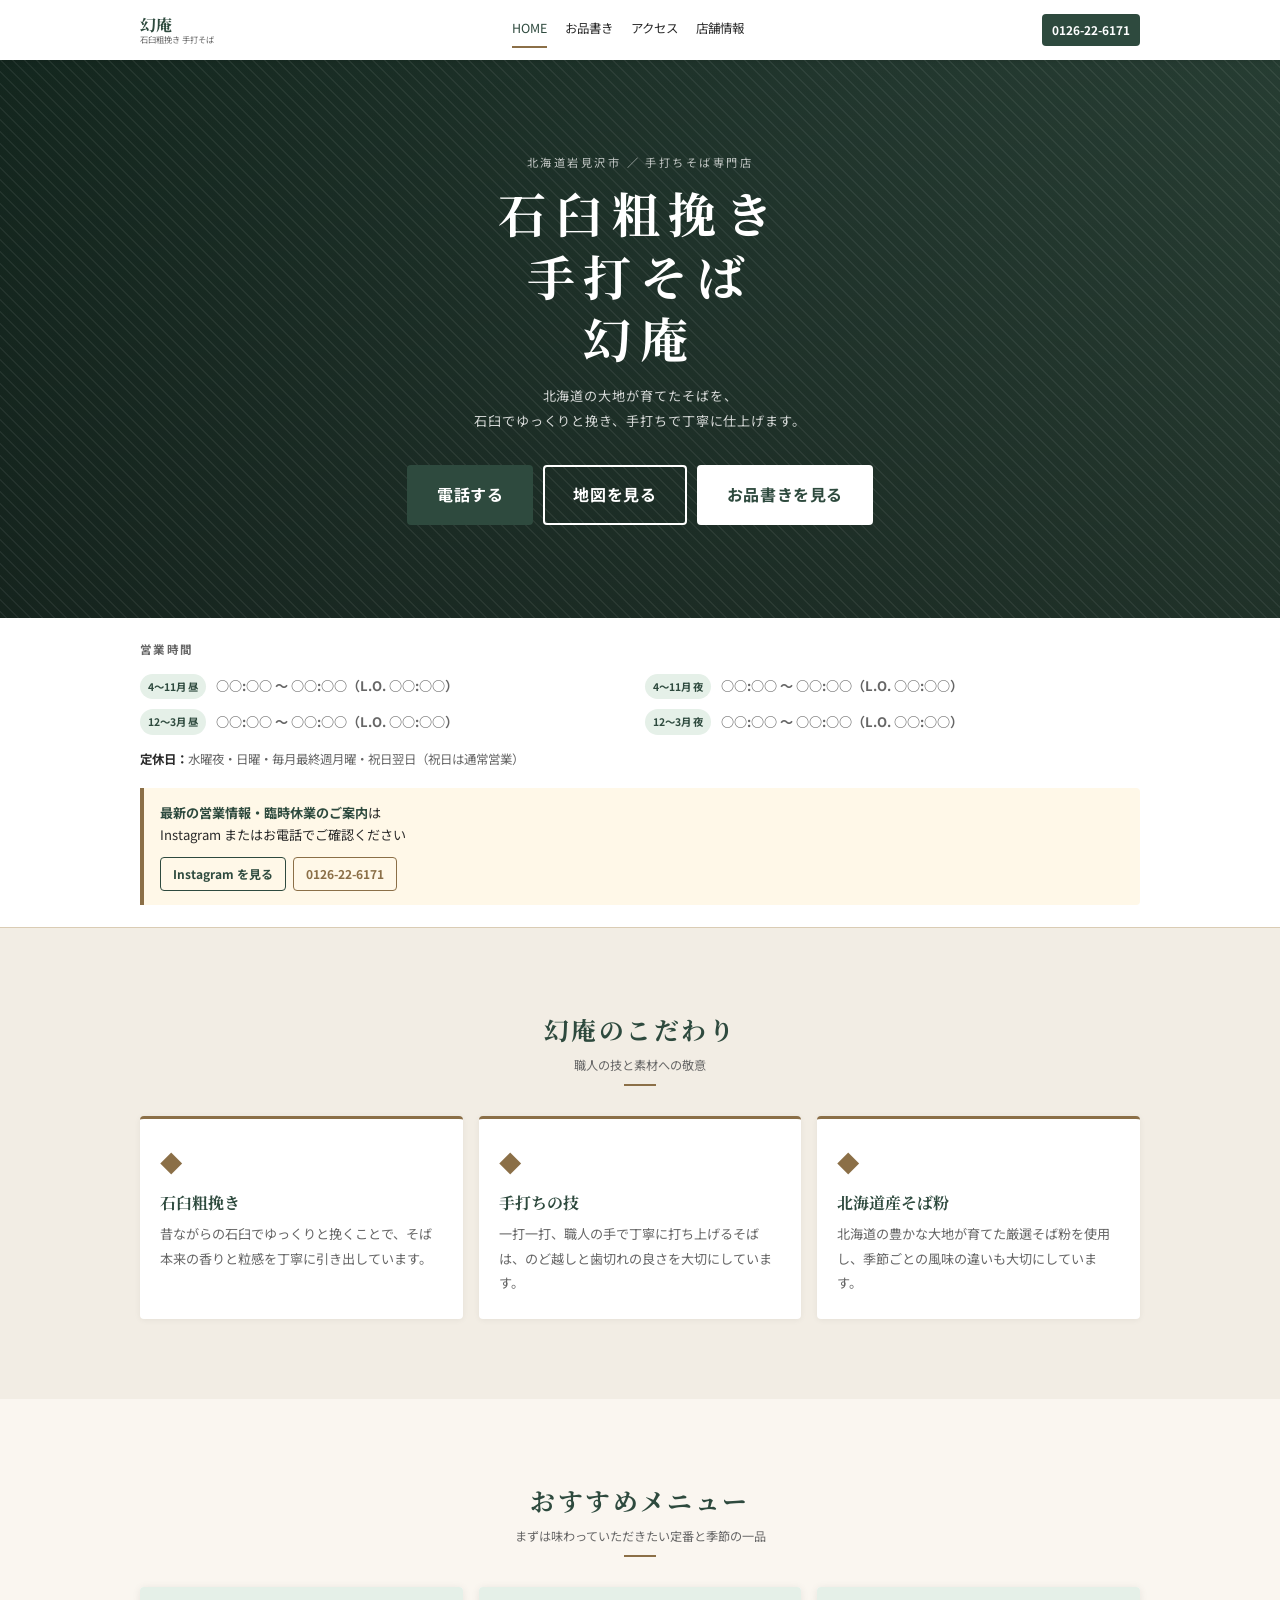
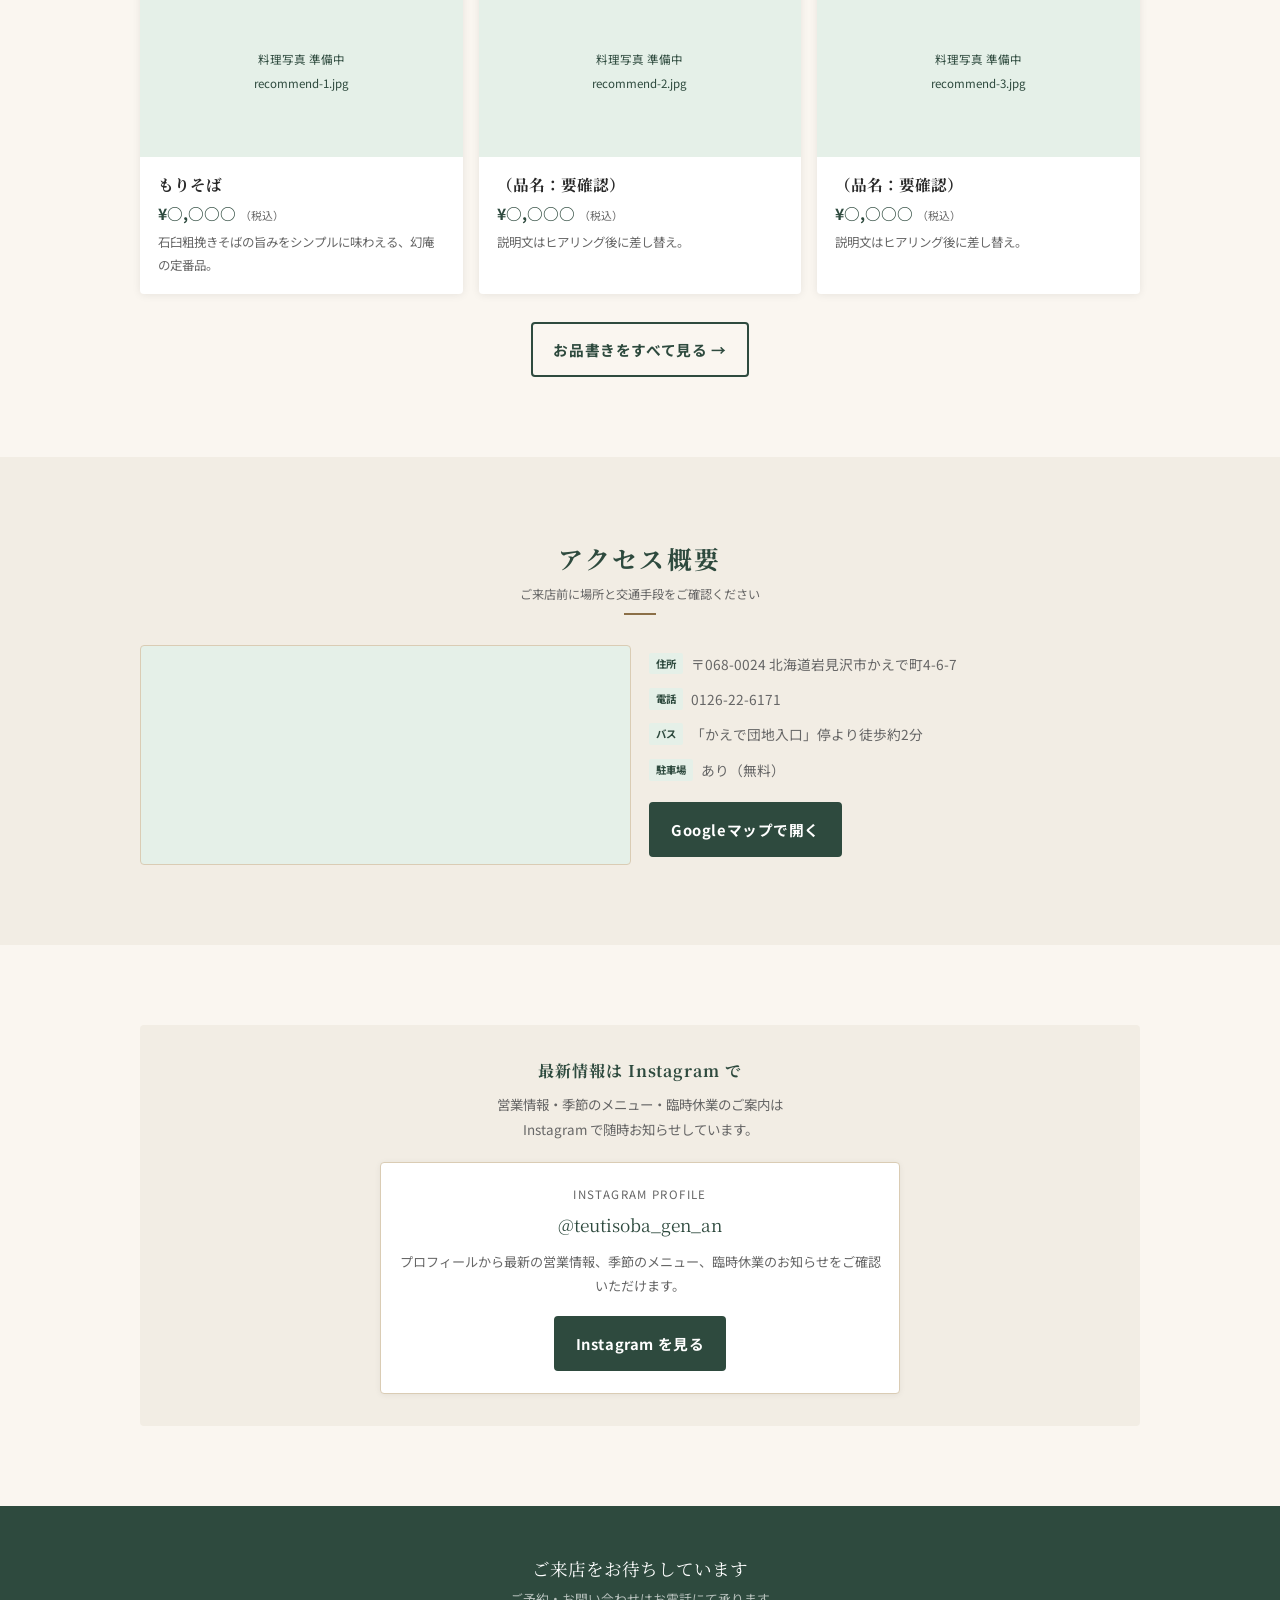
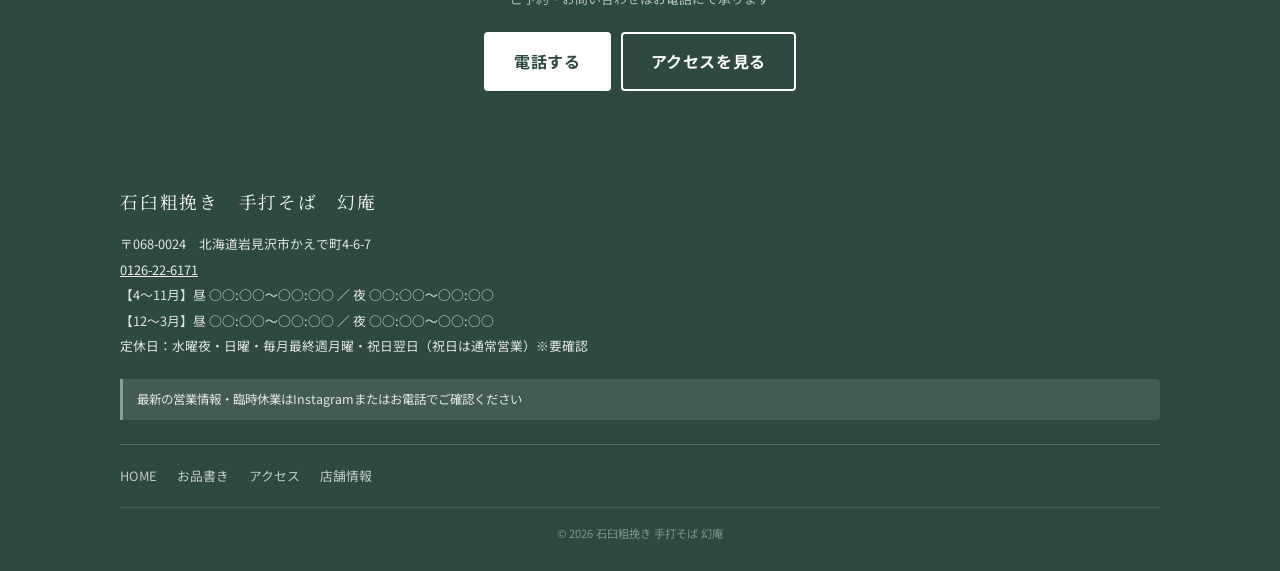
==== index.html @ 9ed7e92c "Add files via upload" ====
<!DOCTYPE html>
<html lang="ja">
<head>
  <meta charset="UTF-8">
  <meta name="viewport" content="width=device-width, initial-scale=1.0">
  <title>幻庵｜岩見沢の石臼粗挽き手打そば</title>
  <meta name="description" content="北海道岩見沢市の手打ちそば専門店「幻庵」。石臼粗挽きの風味豊かなそばをご提供。予約可・駐車場あり・全席禁煙。">
  <!-- OGP: TODO ドメイン確定後にURLを更新、OGP画像(1200x630)を用意 -->
  <meta property="og:title" content="幻庵｜岩見沢の石臼粗挽き手打そば">
  <meta property="og:description" content="北海道岩見沢市の手打ちそば専門店「幻庵」。石臼粗挽きの風味豊かなそばをご提供。予約可・駐車場あり・全席禁煙。">
  <meta property="og:type" content="website">
  <meta property="og:url" content="https://example.com/">
  <meta property="og:image" content="https://example.com/images/ogp.jpg">
  <meta property="og:site_name" content="石臼粗挽き 手打そば 幻庵">
  <meta name="twitter:card" content="summary_large_image">
  <link rel="preconnect" href="https://fonts.googleapis.com">
  <link rel="preconnect" href="https://fonts.gstatic.com" crossorigin>
  <link href="https://fonts.googleapis.com/css2?family=Noto+Sans+JP:wght@400;700&family=Noto+Serif+JP:wght@400;700&display=swap" rel="stylesheet">
  <link rel="stylesheet" href="css/style.css">
</head>
<body>
  <!-- 全ページ共通ヘッダー -->
  <header class="site-header">
    <div class="site-header__inner container">
      <a href="index.html" class="site-logo" aria-label="幻庵 ホーム">
        <span class="site-logo__title">幻庵</span>
        <small class="site-logo__sub">石臼粗挽き 手打そば</small>
      </a>
      <nav class="site-nav" aria-label="グローバルナビゲーション">
        <a href="index.html" class="is-active">HOME</a>
        <a href="menu.html">お品書き</a>
        <a href="access.html">アクセス</a>
        <a href="info.html">店舗情報</a>
      </nav>
      <div class="site-header__actions">
        <a href="tel:0126-22-6171" class="header-tel">0126-22-6171</a>
        <button type="button" class="hamburger" id="hamburgerBtn" aria-label="メニューを開閉" aria-expanded="false" aria-controls="mobileMenu">
          <span></span>
          <span></span>
          <span></span>
        </button>
      </div>
    </div>
    <nav class="mobile-menu" id="mobileMenu" aria-label="モバイルメニュー" aria-hidden="true">
      <div class="mobile-menu__inner container">
        <a href="index.html" class="mobile-menu__link is-active">HOME</a>
        <a href="menu.html" class="mobile-menu__link">お品書き</a>
        <a href="access.html" class="mobile-menu__link">アクセス</a>
        <a href="info.html" class="mobile-menu__link">店舗情報</a>
        <a href="tel:0126-22-6171" class="btn btn--primary btn--full">0126-22-6171</a>
      </div>
    </nav>
  </header>

  <main>
    <!-- トップページメインビジュアル -->
    <section class="hero">
      <div class="hero__content">
        <p class="hero__eyebrow">北海道岩見沢市 ／ 手打ちそば専門店</p>
        <h1 class="hero__title">石臼粗挽き<br>手打そば<br>幻庵</h1>
        <!-- TODO: キャッチコピーはヒアリング後に差し替え -->
        <p class="hero__lead">北海道の大地が育てたそばを、<br>石臼でゆっくりと挽き、手打ちで丁寧に仕上げます。</p>
        <div class="cta-group">
          <a href="tel:0126-22-6171" class="btn btn--primary btn--lg">電話する</a>
          <a href="https://maps.app.goo.gl/ch3YZuzkABbox61Y8" class="btn btn--outline-white btn--lg" target="_blank" rel="noopener">地図を見る</a>
          <a href="menu.html" class="btn btn--white btn--lg">お品書きを見る</a>
        </div>
      </div>
    </section>

    <!-- 営業時間概要バー -->
    <section class="hours-bar">
      <div class="container">
        <p class="hours-bar__label">営業時間</p>
        <!-- TODO: 営業時間はヒアリング後に差し替え -->
        <div class="hours-bar__grid">
          <div class="hours-chip"><span class="hours-chip__tag">4〜11月 昼</span><span class="hours-chip__time">○○:○○ 〜 ○○:○○（L.O. ○○:○○）</span></div>
          <div class="hours-chip"><span class="hours-chip__tag">4〜11月 夜</span><span class="hours-chip__time">○○:○○ 〜 ○○:○○（L.O. ○○:○○）</span></div>
          <div class="hours-chip"><span class="hours-chip__tag">12〜3月 昼</span><span class="hours-chip__time">○○:○○ 〜 ○○:○○（L.O. ○○:○○）</span></div>
          <div class="hours-chip"><span class="hours-chip__tag">12〜3月 夜</span><span class="hours-chip__time">○○:○○ 〜 ○○:○○（L.O. ○○:○○）</span></div>
        </div>
        <p class="hours-bar__holiday"><strong>定休日：</strong>水曜夜・日曜・毎月最終週月曜・祝日翌日（祝日は通常営業）</p>
        <div class="info-banner">
          <p><strong>最新の営業情報・臨時休業のご案内</strong>は<br>Instagram またはお電話でご確認ください</p>
          <div class="info-banner__btns">
            <a href="https://www.instagram.com/teutisoba_gen_an/" class="info-banner__btn info-banner__btn--ig" target="_blank" rel="noopener noreferrer">Instagram を見る</a>
            <a href="tel:0126-22-6171" class="info-banner__btn info-banner__btn--tel">0126-22-6171</a>
          </div>
        </div>
      </div>
    </section>

    <!-- こだわり紹介セクション -->
    <section class="section section--alt">
      <div class="container">
        <h2 class="section-title">幻庵のこだわり</h2>
        <p class="section-subtitle">職人の技と素材への敬意</p>
        <div class="section-divider"></div>
        <div class="kodawari-grid">
          <article class="kodawari-card">
            <div class="kodawari-card__icon" aria-hidden="true">◆</div>
            <h3 class="kodawari-card__title">石臼粗挽き</h3>
            <!-- TODO: こだわり文章はヒアリング後に差し替え -->
            <p class="kodawari-card__text">昔ながらの石臼でゆっくりと挽くことで、そば本来の香りと粒感を丁寧に引き出しています。</p>
          </article>
          <article class="kodawari-card">
            <div class="kodawari-card__icon" aria-hidden="true">◆</div>
            <h3 class="kodawari-card__title">手打ちの技</h3>
            <!-- TODO: こだわり文章はヒアリング後に差し替え -->
            <p class="kodawari-card__text">一打一打、職人の手で丁寧に打ち上げるそばは、のど越しと歯切れの良さを大切にしています。</p>
          </article>
          <article class="kodawari-card">
            <div class="kodawari-card__icon" aria-hidden="true">◆</div>
            <h3 class="kodawari-card__title">北海道産そば粉</h3>
            <!-- TODO: こだわり文章はヒアリング後に差し替え -->
            <p class="kodawari-card__text">北海道の豊かな大地が育てた厳選そば粉を使用し、季節ごとの風味の違いも大切にしています。</p>
          </article>
        </div>
      </div>
    </section>

    <!-- おすすめメニューセクション -->
    <section class="section">
      <div class="container">
        <h2 class="section-title">おすすめメニュー</h2>
        <p class="section-subtitle">まずは味わっていただきたい定番と季節の一品</p>
        <div class="section-divider"></div>
        <!-- TODO: 品名・価格・説明文はヒアリング後に差し替え -->
        <div class="recommend-grid">
          <article class="recommend-card">
            <div class="recommend-card__photo">
              <span>料理写真 準備中</span>
              <span>recommend-1.jpg</span>
            </div>
            <div class="recommend-card__body">
              <h3 class="recommend-card__name">もりそば</h3>
              <p class="recommend-card__price">¥○,○○○ <span class="unit">（税込）</span></p>
              <p class="recommend-card__desc">石臼粗挽きそばの旨みをシンプルに味わえる、幻庵の定番品。</p>
            </div>
          </article>
          <article class="recommend-card">
            <div class="recommend-card__photo">
              <span>料理写真 準備中</span>
              <span>recommend-2.jpg</span>
            </div>
            <div class="recommend-card__body">
              <h3 class="recommend-card__name">（品名：要確認）</h3>
              <p class="recommend-card__price">¥○,○○○ <span class="unit">（税込）</span></p>
              <p class="recommend-card__desc">説明文はヒアリング後に差し替え。</p>
            </div>
          </article>
          <article class="recommend-card">
            <div class="recommend-card__photo">
              <span>料理写真 準備中</span>
              <span>recommend-3.jpg</span>
            </div>
            <div class="recommend-card__body">
              <h3 class="recommend-card__name">（品名：要確認）</h3>
              <p class="recommend-card__price">¥○,○○○ <span class="unit">（税込）</span></p>
              <p class="recommend-card__desc">説明文はヒアリング後に差し替え。</p>
            </div>
          </article>
        </div>
        <div class="section-action">
          <a href="menu.html" class="btn btn--outline">お品書きをすべて見る →</a>
        </div>
      </div>
    </section>

    <!-- アクセス概要セクション -->
    <section class="section section--alt">
      <div class="container">
        <h2 class="section-title">アクセス概要</h2>
        <p class="section-subtitle">ご来店前に場所と交通手段をご確認ください</p>
        <div class="section-divider"></div>
        <div class="access-mini">
          <div class="access-mini__map">
            <!-- Googleマップ埋め込み -->
            <iframe
              src="https://maps.google.com/maps?q=%E5%8C%97%E6%B5%B7%E9%81%93%E5%B2%A9%E8%A6%8B%E6%B2%A2%E5%B8%82%E3%81%8B%E3%81%88%E3%81%A7%E7%94%BA4-6-7&t=&z=16&ie=UTF8&iwloc=&output=embed"
              title="幻庵へのアクセスマップ"
              loading="lazy"
              referrerpolicy="no-referrer-when-downgrade"></iframe>
          </div>
          <div class="access-mini__body">
            <div class="access-mini__row"><span class="access-label">住所</span><p>〒068-0024 北海道岩見沢市かえで町4-6-7</p></div>
            <div class="access-mini__row"><span class="access-label">電話</span><p><a href="tel:0126-22-6171">0126-22-6171</a></p></div>
            <div class="access-mini__row"><span class="access-label">バス</span><p>「かえで団地入口」停より徒歩約2分</p></div>
            <div class="access-mini__row"><span class="access-label">駐車場</span><p>あり（無料）</p></div>
            <div class="access-mini__actions">
              <a href="https://maps.app.goo.gl/ch3YZuzkABbox61Y8" class="btn btn--primary" target="_blank" rel="noopener">Googleマップで開く</a>
            </div>
          </div>
        </div>
      </div>
    </section>

    <!-- Instagram案内ボックス -->
    <section class="section">
      <div class="container">
        <div class="sns-box">
          <h2 class="sns-box__title">最新情報は Instagram で</h2>
          <p class="sns-box__text">営業情報・季節のメニュー・臨時休業のご案内は<br>Instagram で随時お知らせしています。</p>
          <!-- Instagramプロフィール連携 -->
          <div class="instagram-card">
            <p class="instagram-card__eyebrow">Instagram Profile</p>
            <p class="instagram-card__name">@teutisoba_gen_an</p>
            <p class="instagram-card__text">プロフィールから最新の営業情報、季節のメニュー、臨時休業のお知らせをご確認いただけます。</p>
            <a href="https://www.instagram.com/teutisoba_gen_an/" class="btn btn--primary" target="_blank" rel="noopener">Instagram を見る</a>
          </div>
        </div>
      </div>
    </section>

    <!-- 全ページ共通CTAバー -->
    <div class="cta-bar">
      <div class="cta-bar__inner">
        <p class="cta-bar__title">ご来店をお待ちしています</p>
        <p class="cta-bar__sub">ご予約・お問い合わせはお電話にて承ります</p>
        <div class="cta-bar__btns">
          <a href="tel:0126-22-6171" class="btn btn--white btn--lg">電話する</a>
          <a href="access.html" class="btn btn--outline-white btn--lg">アクセスを見る</a>
        </div>
      </div>
    </div>
  </main>

  <!-- 全ページ共通フッター -->
  <footer class="site-footer">
    <div class="site-footer__inner">
      <p class="site-footer__name">石臼粗挽き　手打そば　幻庵</p>
      <div class="site-footer__info">
        <!-- TODO: 営業時間・定休日は確定後に差し替え -->
        <p>〒068-0024　北海道岩見沢市かえで町4-6-7</p>
        <p><a href="tel:0126-22-6171">0126-22-6171</a></p>
        <p>【4〜11月】昼 ○○:○○〜○○:○○ ／ 夜 ○○:○○〜○○:○○</p>
        <p>【12〜3月】昼 ○○:○○〜○○:○○ ／ 夜 ○○:○○〜○○:○○</p>
        <p>定休日：水曜夜・日曜・毎月最終週月曜・祝日翌日（祝日は通常営業）※要確認</p>
      </div>
      <div class="site-footer__notice">
        最新の営業情報・臨時休業はInstagramまたはお電話でご確認ください
      </div>
      <nav class="site-footer__nav" aria-label="フッターナビゲーション">
        <a href="index.html">HOME</a>
        <a href="menu.html">お品書き</a>
        <a href="access.html">アクセス</a>
        <a href="info.html">店舗情報</a>
      </nav>
      <p class="site-footer__copy">&copy; 2026 石臼粗挽き 手打そば 幻庵</p>
    </div>
  </footer>

  <script src="js/script.js"></script>
</body>
</html>
---- css/style.css ----
:root {
  --c-primary: #2E4A3E;
  --c-primary-dark: #1E3228;
  --c-primary-deep: #1A3328;
  --c-primary-soft: #3A5A4A;
  --c-secondary: #8B6F47;
  --c-accent: #C4965A;
  --c-bg: #FAF6F0;
  --c-bg-alt: #F2EDE4;
  --c-white: #FFFFFF;
  --c-text: #2A2A2A;
  --c-text-sub: #666666;
  --c-border: #DACCB4;
  --c-green-light: #E5F0E8;
  --c-warn-bg: #FFF8E8;
  --font-sans: 'Noto Sans JP', 'Hiragino Kaku Gothic ProN', sans-serif;
  --font-serif: 'Noto Serif JP', 'Hiragino Mincho ProN', serif;
  --max-width: 1040px;
  --radius: 4px;
  --transition: 0.25s ease;
  --shadow-header: 0 1px 6px rgba(0, 0, 0, 0.10);
  --shadow-card-sm: 0 1px 6px rgba(0, 0, 0, 0.06);
  --shadow-card-md: 0 1px 8px rgba(0, 0, 0, 0.08);
  --overlay-hero-top: rgba(0, 0, 0, 0.25);
  --overlay-hero-bottom: rgba(0, 0, 0, 0.45);
  --overlay-white-15: rgba(255, 255, 255, 0.15);
  --overlay-white-10: rgba(255, 255, 255, 0.10);
  --overlay-white-14: rgba(255, 255, 255, 0.14);
  --overlay-white-18: rgba(255, 255, 255, 0.18);
  --overlay-white-40: rgba(255, 255, 255, 0.40);
  --text-white-90: rgba(255, 255, 255, 0.90);
  --text-white-85: rgba(255, 255, 255, 0.85);
  --text-white-70: rgba(255, 255, 255, 0.70);
  --text-white-65: rgba(255, 255, 255, 0.65);
  --text-white-55: rgba(255, 255, 255, 0.55);
  --text-white-40: rgba(255, 255, 255, 0.40);
}

/* 基本設定 */
*,
*::before,
*::after {
  box-sizing: border-box;
}

html {
  scroll-behavior: smooth;
}

body {
  margin: 0;
  font-family: var(--font-sans);
  color: var(--c-text);
  background: var(--c-bg);
  line-height: 1.7;
}

a {
  color: inherit;
  text-decoration: none;
}

img {
  max-width: 100%;
  display: block;
}

button,
input,
textarea,
select {
  font: inherit;
}

main {
  display: block;
}

.container {
  max-width: var(--max-width);
  margin-inline: auto;
  padding-inline: 20px;
}

.container--narrow {
  max-width: 680px;
}

.section {
  padding: 60px 0;
}

.section--alt {
  background: var(--c-bg-alt);
}

.visually-hidden {
  position: absolute;
  width: 1px;
  height: 1px;
  padding: 0;
  margin: -1px;
  overflow: hidden;
  clip: rect(0, 0, 0, 0);
  white-space: nowrap;
  border-width: 0;
}

/* 共通見出し */
.section-title {
  font-family: var(--font-serif);
  font-size: clamp(1.2rem, 4vw, 1.55rem);
  color: var(--c-primary);
  text-align: center;
  letter-spacing: 0.10em;
  margin: 0 0 5px;
}

.section-subtitle {
  font-size: 0.76rem;
  color: var(--c-text-sub);
  text-align: center;
  margin: 0 0 8px;
}

.section-divider {
  width: 32px;
  height: 2px;
  background: var(--c-secondary);
  margin: 8px auto 30px;
}

.section-action {
  margin-top: 28px;
  text-align: center;
}

/* 共通ボタン */
.btn {
  display: inline-flex;
  align-items: center;
  justify-content: center;
  gap: 6px;
  padding: 13px 20px;
  min-height: 50px;
  font-family: var(--font-sans);
  font-size: 0.92rem;
  font-weight: 700;
  letter-spacing: 0.04em;
  border: 2px solid transparent;
  border-radius: var(--radius);
  cursor: pointer;
  text-decoration: none;
  transition: background-color var(--transition), color var(--transition), border-color var(--transition);
  white-space: nowrap;
}

.btn--lg {
  padding: 14px 28px;
  font-size: 1rem;
}

.btn--full {
  width: 100%;
}

.btn--primary {
  background: var(--c-primary);
  color: var(--c-white);
  border-color: var(--c-primary);
}

.btn--primary:hover,
.btn--primary:focus-visible {
  background: var(--c-primary-dark);
}

.btn--secondary {
  background: var(--c-secondary);
  color: var(--c-white);
  border-color: var(--c-secondary);
}

.btn--outline {
  background: transparent;
  color: var(--c-primary);
  border-color: var(--c-primary);
}

.btn--outline:hover,
.btn--outline:focus-visible {
  background: var(--c-primary);
  color: var(--c-white);
}

.btn--outline-white {
  background: transparent;
  color: var(--c-white);
  border-color: var(--c-white);
}

.btn--outline-white:hover,
.btn--outline-white:focus-visible {
  background: var(--overlay-white-15);
}

.btn--white {
  background: var(--c-white);
  color: var(--c-primary);
  border-color: var(--c-white);
}

/* 共通ヘッダー */
.site-header {
  position: sticky;
  top: 0;
  z-index: 100;
  background: var(--c-white);
  box-shadow: var(--shadow-header);
}

.site-header__inner {
  display: flex;
  align-items: center;
  gap: 12px;
  min-height: 60px;
}

.site-logo {
  display: flex;
  flex-direction: column;
  flex-shrink: 0;
  white-space: nowrap;
}

.site-logo__title {
  font-family: var(--font-serif);
  font-size: 1rem;
  font-weight: 700;
  color: var(--c-primary);
  line-height: 1.2;
}

.site-logo__sub {
  font-size: 0.52rem;
  color: var(--c-text-sub);
  line-height: 1.2;
}

.site-nav {
  display: flex;
  gap: 12px;
  flex: 1;
  justify-content: center;
  min-width: 0;
}

.site-nav a,
.mobile-menu__link {
  font-size: 0.78rem;
  color: var(--c-text);
  white-space: nowrap;
  padding: 6px 0;
  border-bottom: 2px solid transparent;
  transition: color var(--transition), border-color var(--transition);
}

.site-nav a:hover,
.site-nav a:focus-visible,
.site-nav a.is-active,
.mobile-menu__link:hover,
.mobile-menu__link:focus-visible,
.mobile-menu__link.is-active {
  color: var(--c-primary);
  border-bottom-color: var(--c-secondary);
}

.site-header__actions {
  display: flex;
  align-items: center;
  gap: 8px;
  flex-shrink: 0;
}

.header-tel {
  background: var(--c-primary);
  color: var(--c-white);
  font-size: 0.74rem;
  font-weight: 700;
  padding: 6px 10px;
  border-radius: var(--radius);
  white-space: nowrap;
}

.hamburger {
  display: inline-flex;
  flex-direction: column;
  justify-content: center;
  gap: 4px;
  width: 42px;
  height: 42px;
  border: 1px solid var(--c-border);
  border-radius: var(--radius);
  background: var(--c-white);
  padding: 0 10px;
}

.hamburger span {
  display: block;
  width: 100%;
  height: 2px;
  background: var(--c-primary);
  transition: transform var(--transition), opacity var(--transition);
}

.hamburger.is-open span:nth-child(1) {
  transform: translateY(6px) rotate(45deg);
}

.hamburger.is-open span:nth-child(2) {
  opacity: 0;
}

.hamburger.is-open span:nth-child(3) {
  transform: translateY(-6px) rotate(-45deg);
}

.mobile-menu {
  display: none;
  border-top: 1px solid var(--c-border);
  background: var(--c-white);
}

.mobile-menu.is-open {
  display: block;
}

.mobile-menu__inner {
  display: flex;
  flex-direction: column;
  gap: 0;
  padding-top: 8px;
  padding-bottom: 16px;
}

.mobile-menu__link {
  display: block;
  padding: 14px 0;
  border-bottom: 1px solid var(--c-border);
}

/* トップページヒーロー */
.hero {
  min-height: 62vh;
  display: flex;
  align-items: center;
  justify-content: center;
  text-align: center;
  padding: 64px 24px;
  position: relative;
  overflow: hidden;
  background: linear-gradient(135deg, var(--c-primary-deep) 0%, var(--c-primary) 50%, var(--c-primary-soft) 100%);
  /*
   * TODO: hero.jpg 準備後にコメント解除し、上記backgroundを削除
   * background-image: url('../images/hero.jpg');
   * background-size: cover;
   * background-position: center;
   */
}

.hero::after {
  content: '';
  position: absolute;
  inset: 0;
  pointer-events: none;
  opacity: 0.06;
  background-image: repeating-linear-gradient(45deg, var(--c-white) 0, var(--c-white) 1px, transparent 0, transparent 50%);
  background-size: 12px 12px;
}

.hero::before {
  content: '';
  position: absolute;
  inset: 0;
  background: linear-gradient(180deg, var(--overlay-hero-top) 0%, var(--overlay-hero-bottom) 100%);
}

.hero__content {
  position: relative;
  z-index: 1;
  color: var(--c-white);
  max-width: 480px;
}

.hero__eyebrow {
  font-size: 0.70rem;
  letter-spacing: 0.22em;
  opacity: 0.72;
  margin: 0 0 10px;
}

.hero__title {
  font-family: var(--font-serif);
  font-size: clamp(1.9rem, 7vw, 3rem);
  letter-spacing: 0.18em;
  line-height: 1.3;
  margin: 0 0 14px;
}

.hero__lead {
  font-size: 0.82rem;
  letter-spacing: 0.07em;
  opacity: 0.82;
  line-height: 1.9;
  margin: 0 0 32px;
}

.cta-group {
  display: flex;
  flex-direction: column;
  gap: 10px;
  max-width: 280px;
  margin-inline: auto;
}

/* 営業時間バー */
.hours-bar {
  background: var(--c-white);
  border-bottom: 1px solid var(--c-border);
  padding: 22px 0;
}

.hours-bar__label {
  font-size: 0.72rem;
  font-weight: 700;
  color: var(--c-text-sub);
  letter-spacing: 0.12em;
  margin: 0 0 14px;
}

.hours-bar__grid {
  display: grid;
  gap: 10px;
  margin-bottom: 14px;
}

.hours-chip {
  display: flex;
  gap: 10px;
  align-items: center;
  flex-wrap: wrap;
}

.hours-chip__tag {
  background: var(--c-green-light);
  color: var(--c-primary);
  font-size: 0.65rem;
  font-weight: 700;
  padding: 4px 8px;
  border-radius: 999px;
}

.hours-chip__time {
  font-size: 0.82rem;
  font-weight: 700;
  color: var(--c-text-sub);
}

.hours-bar__holiday {
  font-size: 0.78rem;
  color: var(--c-text-sub);
  margin: 0 0 18px;
}

.hours-bar__holiday strong {
  color: var(--c-text);
}

/* 最新情報案内バナー */
.info-banner {
  background: var(--c-warn-bg);
  border-left: 4px solid var(--c-secondary);
  padding: 14px 16px;
  border-radius: 0 var(--radius) var(--radius) 0;
}

.info-banner p {
  font-size: 0.82rem;
  line-height: 1.7;
  margin: 0 0 10px;
}

.info-banner p strong {
  color: var(--c-primary);
}

.info-banner__btns {
  display: flex;
  flex-wrap: wrap;
  gap: 7px;
}

.info-banner__btn {
  display: inline-flex;
  align-items: center;
  gap: 4px;
  font-size: 0.75rem;
  font-weight: 700;
  padding: 6px 12px;
  border-radius: var(--radius);
  border: 1.5px solid;
}

.info-banner__btn--ig {
  color: var(--c-primary);
  border-color: var(--c-primary);
}

.info-banner__btn--tel {
  color: var(--c-secondary);
  border-color: var(--c-secondary);
}

/* こだわりカード */
.kodawari-grid {
  display: grid;
  grid-template-columns: 1fr;
  gap: 16px;
}

.kodawari-card {
  background: var(--c-white);
  border-top: 3px solid var(--c-secondary);
  border-radius: var(--radius);
  padding: 24px 20px;
  box-shadow: var(--shadow-card-sm);
}

.kodawari-card__icon {
  font-size: 1.4rem;
  color: var(--c-secondary);
  margin-bottom: 8px;
}

.kodawari-card__title {
  font-family: var(--font-serif);
  font-size: 1rem;
  color: var(--c-primary);
  margin: 0 0 6px;
}

.kodawari-card__text {
  font-size: 0.82rem;
  color: var(--c-text-sub);
  line-height: 1.85;
  margin: 0;
}

/* おすすめメニューカード */
.recommend-grid {
  display: grid;
  grid-template-columns: 1fr;
  gap: 16px;
}

.recommend-card {
  background: var(--c-white);
  border-radius: var(--radius);
  overflow: hidden;
  box-shadow: var(--shadow-card-md);
}

.recommend-card__photo {
  width: 100%;
  height: 170px;
  background: var(--c-green-light);
  display: flex;
  flex-direction: column;
  align-items: center;
  justify-content: center;
  gap: 5px;
  color: var(--c-primary);
  font-size: 0.72rem;
  /*
   * TODO: 写真準備後にコメント解除
   * background-image: url('../images/recommend-1.jpg');
   * background-size: cover;
   * background-position: center;
   */
}

.recommend-card__body {
  padding: 14px 18px 18px;
}

.recommend-card__name {
  font-family: var(--font-serif);
  font-size: 0.98rem;
  color: var(--c-text);
  margin: 0 0 3px;
}

.recommend-card__price {
  font-size: 0.98rem;
  font-weight: 700;
  color: var(--c-primary);
  margin: 0 0 4px;
}

.recommend-card__price .unit {
  font-size: 0.68rem;
  font-weight: 400;
  color: var(--c-text-sub);
}

.recommend-card__desc {
  font-size: 0.78rem;
  color: var(--c-text-sub);
  line-height: 1.8;
  margin: 0;
}

/* アクセス概要 */
.access-mini {
  display: grid;
  gap: 18px;
}

.access-mini__map {
  width: 100%;
  height: 220px;
  background: var(--c-green-light);
  border-radius: var(--radius);
  overflow: hidden;
  border: 1px solid var(--c-border);
}

.access-mini__map iframe {
  width: 100%;
  height: 100%;
  border: 0;
  display: block;
}

.access-mini__body {
  display: grid;
  gap: 12px;
}

.access-mini__row {
  display: flex;
  gap: 8px;
  align-items: flex-start;
}

.access-mini__row p {
  margin: 0;
  font-size: 0.86rem;
  color: var(--c-text-sub);
}

.access-mini__actions {
  margin-top: 8px;
}

.access-label {
  display: inline-block;
  font-size: 0.65rem;
  font-weight: 700;
  color: var(--c-primary);
  background: var(--c-green-light);
  padding: 2px 7px;
  border-radius: 2px;
  white-space: nowrap;
  flex-shrink: 0;
}

/* SNS案内ボックス */
.sns-box {
  background: var(--c-bg-alt);
  border-radius: var(--radius);
  padding: 32px 24px;
  text-align: center;
}

.sns-box__title {
  font-family: var(--font-serif);
  font-size: 1rem;
  color: var(--c-primary);
  margin: 0 0 8px;
  letter-spacing: 0.06em;
}

.sns-box__text {
  font-size: 0.84rem;
  color: var(--c-text-sub);
  line-height: 1.85;
  margin: 0 0 20px;
}

.instagram-card {
  background: var(--c-white);
  border: 1px solid var(--c-border);
  border-radius: var(--radius);
  padding: 22px 18px;
  max-width: 520px;
  margin: 0 auto;
  box-shadow: var(--shadow-card-sm);
}

.instagram-card__eyebrow {
  margin: 0 0 6px;
  font-size: 0.72rem;
  letter-spacing: 0.12em;
  color: var(--c-text-sub);
  text-transform: uppercase;
}

.instagram-card__name {
  margin: 0 0 10px;
  font-family: var(--font-serif);
  font-size: 1.08rem;
  color: var(--c-primary);
}

.instagram-card__text {
  margin: 0 0 18px;
  font-size: 0.82rem;
  color: var(--c-text-sub);
  line-height: 1.85;
}

/* CTAバー */
.cta-bar {
  background: var(--c-primary);
  padding: 48px 20px;
  text-align: center;
}

.cta-bar__inner {
  max-width: var(--max-width);
  margin-inline: auto;
}

.cta-bar__title {
  font-family: var(--font-serif);
  font-size: 1.1rem;
  color: var(--c-white);
  margin: 0 0 4px;
}

.cta-bar__sub {
  font-size: 0.80rem;
  color: var(--text-white-65);
  margin: 0 0 22px;
}

.cta-bar__btns {
  display: flex;
  flex-direction: column;
  gap: 10px;
  max-width: 340px;
  margin-inline: auto;
}

/* 共通フッター */
.site-footer {
  background: var(--c-primary);
  color: var(--text-white-85);
  padding: 48px 20px 28px;
}

.site-footer__inner {
  max-width: var(--max-width);
  margin-inline: auto;
}

.site-footer__name {
  font-family: var(--font-serif);
  font-size: 1.1rem;
  color: var(--c-white);
  letter-spacing: 0.10em;
  margin: 0 0 14px;
}

.site-footer__info {
  font-size: 0.80rem;
  line-height: 2;
  margin-bottom: 20px;
}

.site-footer__info p {
  margin: 0;
}

.site-footer__info a {
  color: var(--text-white-90);
  text-decoration: underline;
}

.site-footer__notice {
  font-size: 0.78rem;
  background: var(--overlay-white-10);
  border-left: 3px solid var(--overlay-white-40);
  padding: 10px 14px;
  margin-bottom: 24px;
  line-height: 1.7;
  border-radius: 0 var(--radius) var(--radius) 0;
}

.site-footer__nav {
  display: flex;
  flex-wrap: wrap;
  gap: 10px 20px;
  padding-top: 20px;
  border-top: 1px solid var(--overlay-white-18);
  margin-bottom: 20px;
}

.site-footer__nav a {
  font-size: 0.80rem;
  color: var(--text-white-70);
}

.site-footer__nav a:hover,
.site-footer__nav a:focus-visible {
  color: var(--c-white);
}

.site-footer__copy {
  font-size: 0.70rem;
  color: var(--text-white-40);
  text-align: center;
  padding-top: 16px;
  border-top: 1px solid var(--overlay-white-14);
  margin: 0;
}

/* 内部ページヒーロー */
.page-hero {
  background: var(--c-primary);
  padding: 52px 20px;
  text-align: center;
}

.page-hero__title {
  font-family: var(--font-serif);
  font-size: clamp(1.5rem, 5vw, 2rem);
  color: var(--c-white);
  letter-spacing: 0.18em;
  margin: 0 0 5px;
}

.page-hero__en {
  font-size: 0.65rem;
  color: var(--text-white-55);
  letter-spacing: 0.22em;
  margin: 0;
}

/* お品書き */
.menu-category + .menu-category {
  margin-top: 44px;
}

.menu-category__header {
  display: flex;
  align-items: center;
  gap: 14px;
  margin-bottom: 18px;
}

.menu-category__title {
  font-family: var(--font-serif);
  font-size: 1.1rem;
  color: var(--c-primary);
  letter-spacing: 0.10em;
  white-space: nowrap;
  margin: 0;
}

.menu-category__rule {
  flex: 1;
  height: 1px;
  background: var(--c-border);
}

.menu-list {
  list-style: none;
  padding: 0;
  margin: 0;
  border-top: 1px solid var(--c-border);
}

.menu-item {
  display: flex;
  justify-content: space-between;
  align-items: flex-start;
  padding: 13px 6px;
  border-bottom: 1px solid var(--c-border);
  gap: 16px;
}

.menu-item__name {
  font-size: 0.94rem;
  color: var(--c-text);
  letter-spacing: 0.03em;
  line-height: 1.5;
}

.menu-item__name-sub {
  display: block;
  font-size: 0.74rem;
  color: var(--c-text-sub);
  margin-top: 3px;
}

.menu-item__price {
  font-size: 0.96rem;
  font-weight: 700;
  color: var(--c-primary);
  white-space: nowrap;
  flex-shrink: 0;
}

.menu-item__price .unit {
  font-size: 0.66rem;
  font-weight: 400;
  color: var(--c-text-sub);
}

.menu-limited {
  background: var(--c-white);
  border: 1.5px dashed var(--c-border);
  border-radius: var(--radius);
  padding: 22px;
  text-align: center;
}

.menu-limited__label {
  font-family: var(--font-serif);
  font-size: 0.98rem;
  color: var(--c-primary);
  display: block;
  margin-bottom: 5px;
}

.menu-limited__text {
  font-size: 0.82rem;
  color: var(--c-text-sub);
  line-height: 1.85;
  margin: 0;
}

.note-box {
  margin-top: 40px;
  background: var(--c-bg-alt);
  border-radius: var(--radius);
  padding: 22px 20px;
}

.note-box p {
  margin: 0;
  font-size: 0.82rem;
  line-height: 1.9;
  color: var(--c-text-sub);
}

/* アクセスページ */
.map-area {
  width: 100%;
  height: 300px;
  background: var(--c-green-light);
  overflow: hidden;
}

.map-area iframe {
  width: 100%;
  height: 100%;
  border: none;
  display: block;
}

.access-block {
  border-radius: var(--radius);
  border: 1px solid var(--c-border);
  overflow: hidden;
  margin-bottom: 16px;
}

.access-block__heading {
  display: flex;
  align-items: center;
  gap: 8px;
  background: var(--c-green-light);
  color: var(--c-primary);
  font-weight: 700;
  font-size: 0.88rem;
  padding: 10px 16px;
  letter-spacing: 0.06em;
}

.access-block__body {
  padding: 16px 18px;
  font-size: 0.90rem;
  line-height: 1.85;
  background: var(--c-white);
}

.access-block__body p {
  margin: 0 0 8px;
}

.access-block__body p:last-of-type {
  margin-bottom: 14px;
}

.access-block__body .note {
  font-size: 0.78rem;
  color: var(--c-text-sub);
  margin-top: 4px;
  display: block;
}

.photo-area {
  width: 100%;
  height: 220px;
  background: var(--c-green-light);
  border-radius: var(--radius);
  display: flex;
  flex-direction: column;
  align-items: center;
  justify-content: center;
  gap: 8px;
  color: var(--c-primary);
  font-size: 0.80rem;
  /*
   * TODO: 外観写真準備後に差し替え
   * background-image: url('../images/exterior.jpg');
   * background-size: cover;
   * background-position: center;
   */
}

.guide-item {
  display: flex;
  gap: 16px;
  padding: 16px 0;
  border-bottom: 1px solid var(--c-border);
}

.guide-num {
  flex-shrink: 0;
  width: 34px;
  height: 34px;
  background: var(--c-primary);
  color: var(--c-white);
  border-radius: 50%;
  display: flex;
  align-items: center;
  justify-content: center;
  font-size: 0.82rem;
  font-weight: 700;
}

.guide-title {
  font-weight: 700;
  font-size: 0.94rem;
  margin: 0 0 4px;
}

.guide-text {
  font-size: 0.84rem;
  color: var(--c-text-sub);
  line-height: 1.85;
  margin: 0;
}

/* 店舗情報ページ */
.hours-table {
  width: 100%;
  border-collapse: collapse;
  margin-bottom: 8px;
}

.hours-table th,
.hours-table td {
  padding: 12px 14px;
  border: 1px solid var(--c-border);
  font-size: 0.90rem;
  vertical-align: top;
  line-height: 1.75;
}

.hours-table th {
  background: var(--c-green-light);
  color: var(--c-primary);
  font-weight: 700;
  width: 36%;
  text-align: left;
}

.hours-table td {
  background: var(--c-white);
}

.hours-table .note {
  display: block;
  font-size: 0.76rem;
  color: var(--c-text-sub);
  margin-top: 4px;
}

.usage-list {
  border-top: 1px solid var(--c-border);
}

.usage-item {
  display: flex;
  align-items: flex-start;
  gap: 14px;
  padding: 14px 6px;
  border-bottom: 1px solid var(--c-border);
}

.usage-item__icon {
  color: var(--c-primary);
  font-size: 1rem;
  flex-shrink: 0;
  margin-top: 1px;
}

.usage-item__label {
  font-size: 0.76rem;
  font-weight: 700;
  color: var(--c-primary);
  margin: 0 0 3px;
}

.usage-item__value {
  font-size: 0.90rem;
  color: var(--c-text);
  line-height: 1.75;
  margin: 0;
}

.usage-item__note {
  font-size: 0.76rem;
  color: var(--c-text-sub);
  margin: 4px 0 0;
  line-height: 1.65;
}

/* レスポンシブ調整 */
@media (min-width: 640px) {
  .section {
    padding: 80px 0;
  }

  .cta-group {
    flex-direction: row;
    max-width: 100%;
    justify-content: center;
    flex-wrap: wrap;
  }

  .hours-bar__grid {
    grid-template-columns: repeat(2, minmax(0, 1fr));
  }

  .kodawari-grid {
    grid-template-columns: repeat(3, 1fr);
  }

  .recommend-grid {
    grid-template-columns: repeat(2, 1fr);
  }

  .access-mini {
    grid-template-columns: 1fr 1fr;
    align-items: center;
  }

  .cta-bar__btns {
    flex-direction: row;
    justify-content: center;
    max-width: 100%;
  }

  .map-area {
    height: 380px;
  }
}

@media (min-width: 1024px) {
  .site-nav {
    gap: 18px;
  }

  .hamburger {
    display: none;
  }

  .recommend-grid {
    grid-template-columns: repeat(3, 1fr);
  }

  .map-area {
    height: 460px;
  }
}
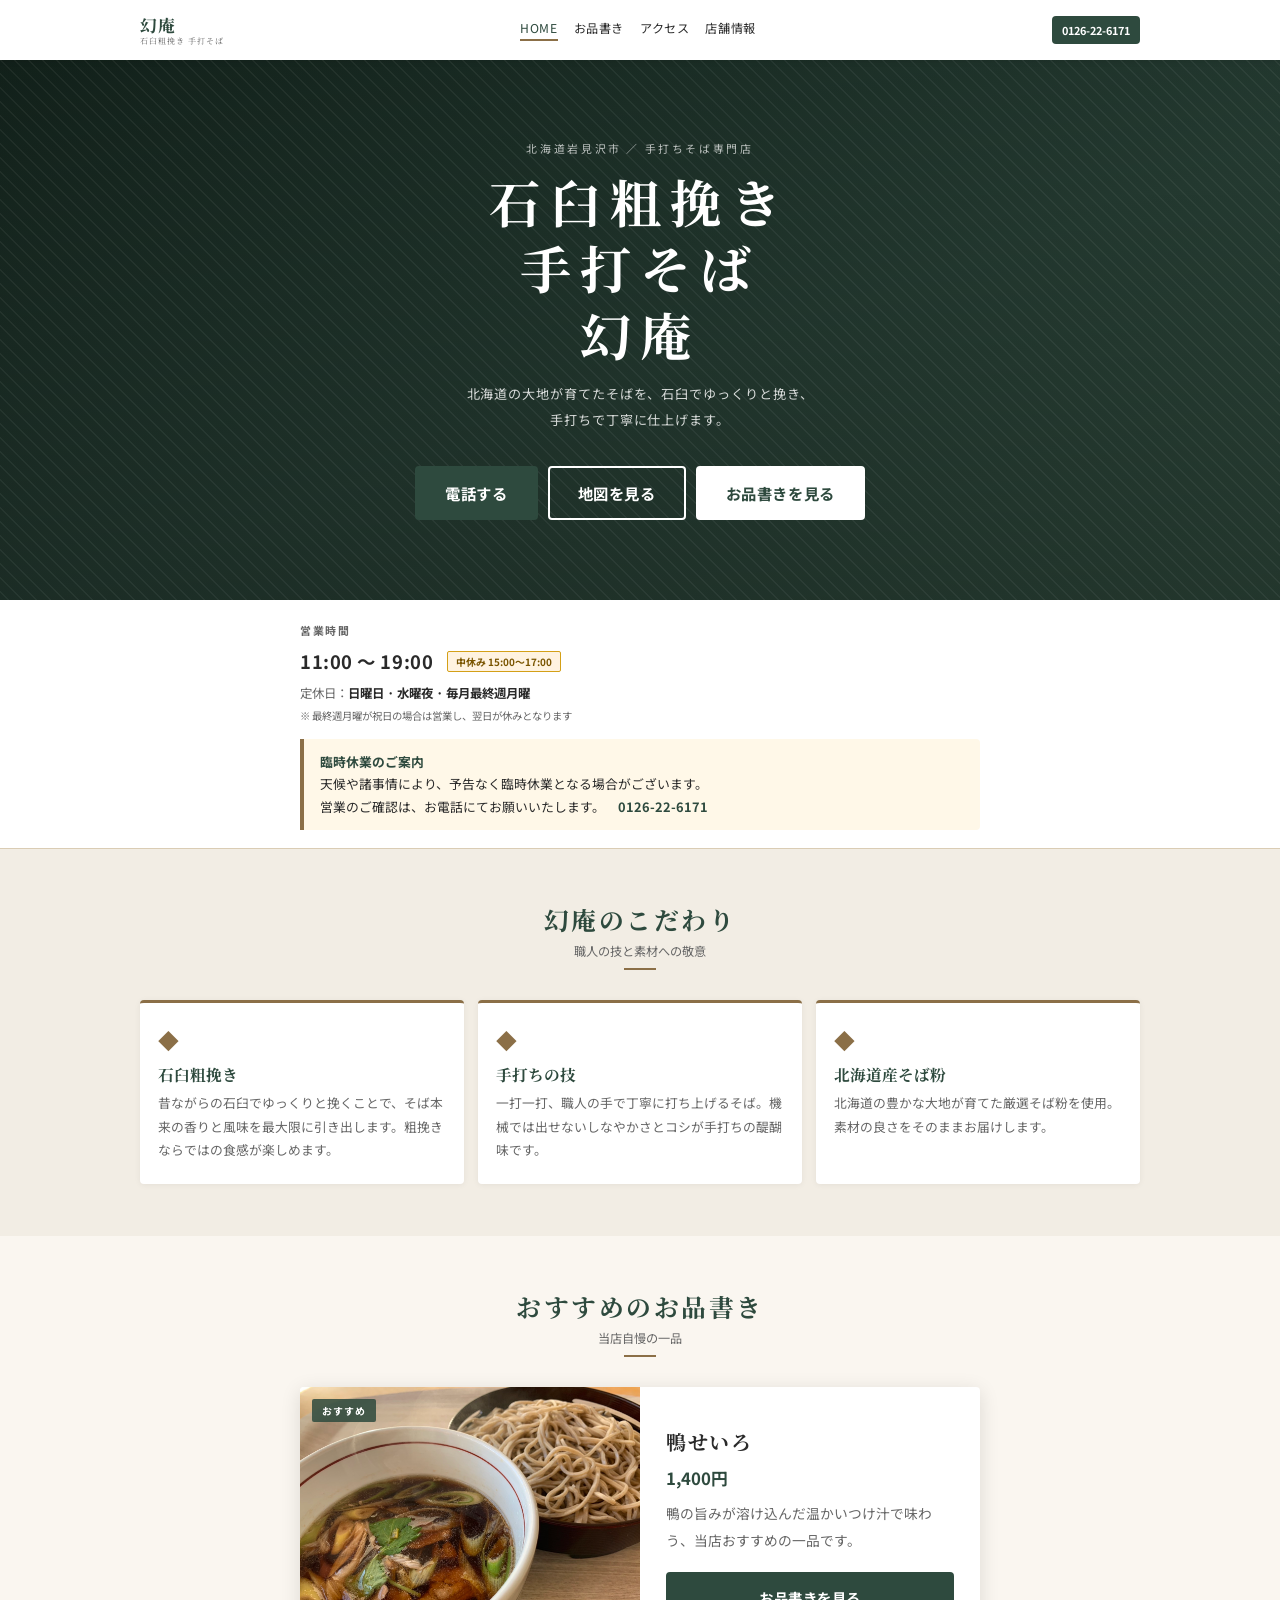
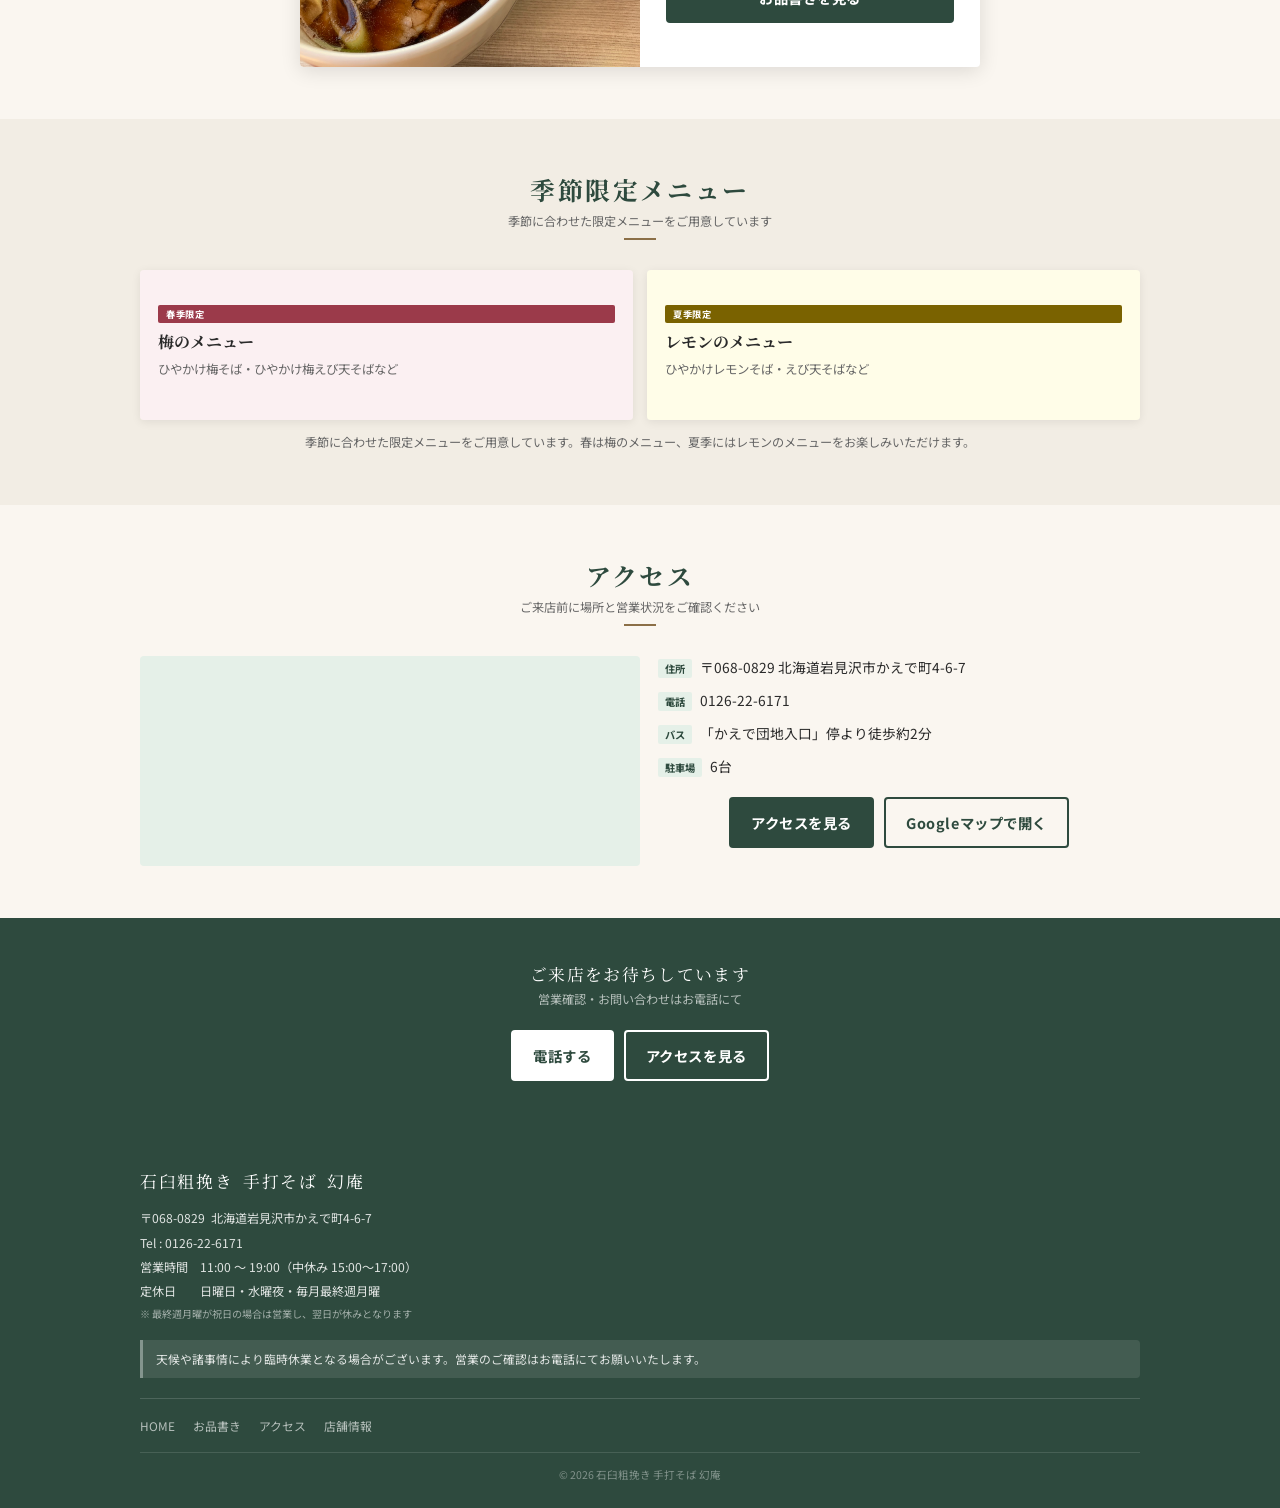
==== commit 648c372d: "Add files via upload" ====
--- a/index.html
+++ b/index.html
@@ -3,11 +3,10 @@
 <head>
   <meta charset="UTF-8">
   <meta name="viewport" content="width=device-width, initial-scale=1.0">
-  <title>幻庵｜岩見沢の石臼粗挽き手打そば</title>
-  <meta name="description" content="北海道岩見沢市の手打ちそば専門店「幻庵」。石臼粗挽きの風味豊かなそばをご提供。予約可・駐車場あり・全席禁煙。">
-  <!-- OGP: TODO ドメイン確定後にURLを更新、OGP画像(1200x630)を用意 -->
-  <meta property="og:title" content="幻庵｜岩見沢の石臼粗挽き手打そば">
-  <meta property="og:description" content="北海道岩見沢市の手打ちそば専門店「幻庵」。石臼粗挽きの風味豊かなそばをご提供。予約可・駐車場あり・全席禁煙。">
+  <title>石臼粗挽き 手打そば 幻庵｜岩見沢の手打そば店</title>
+  <meta name="description" content="北海道岩見沢市かえで町の手打そば店「石臼粗挽き 手打そば 幻庵」。鴨せいろをはじめとした風味豊かなそばをご提供。営業時間や営業確認はお電話にてご案内しています。">
+  <meta property="og:title" content="石臼粗挽き 手打そば 幻庵">
+  <meta property="og:description" content="岩見沢市かえで町の石臼粗挽き手打そば店。鴨せいろや季節限定メニューをご案内します。">
   <meta property="og:type" content="website">
   <meta property="og:url" content="https://example.com/">
   <meta property="og:image" content="https://example.com/images/ogp.jpg">
@@ -15,25 +14,21 @@
   <meta name="twitter:card" content="summary_large_image">
   <link rel="preconnect" href="https://fonts.googleapis.com">
   <link rel="preconnect" href="https://fonts.gstatic.com" crossorigin>
-  <link href="https://fonts.googleapis.com/css2?family=Noto+Sans+JP:wght@400;700&family=Noto+Serif+JP:wght@400;700&display=swap" rel="stylesheet">
+  <link href="https://fonts.googleapis.com/css2?family=Noto+Sans+JP:wght@400;500;700&family=Noto+Serif+JP:wght@400;600;700&display=swap" rel="stylesheet">
   <link rel="stylesheet" href="css/style.css">
 </head>
 <body>
-  <!-- 全ページ共通ヘッダー -->
-  <header class="site-header">
-    <div class="site-header__inner container">
-      <a href="index.html" class="site-logo" aria-label="幻庵 ホーム">
-        <span class="site-logo__title">幻庵</span>
-        <small class="site-logo__sub">石臼粗挽き 手打そば</small>
-      </a>
-      <nav class="site-nav" aria-label="グローバルナビゲーション">
-        <a href="index.html" class="is-active">HOME</a>
+  <header class="hdr">
+    <div class="hdr-in container">
+      <a href="index.html" class="logo">幻庵<small>石臼粗挽き 手打そば</small></a>
+      <nav class="nav" aria-label="グローバルナビゲーション">
+        <a href="index.html" class="on">HOME</a>
         <a href="menu.html">お品書き</a>
         <a href="access.html">アクセス</a>
         <a href="info.html">店舗情報</a>
       </nav>
-      <div class="site-header__actions">
-        <a href="tel:0126-22-6171" class="header-tel">0126-22-6171</a>
+      <div class="hdr-actions">
+        <a href="tel:0126-22-6171" class="hdr-tel">0126-22-6171</a>
         <button type="button" class="hamburger" id="hamburgerBtn" aria-label="メニューを開閉" aria-expanded="false" aria-controls="mobileMenu">
           <span></span>
           <span></span>
@@ -43,210 +38,171 @@
     </div>
     <nav class="mobile-menu" id="mobileMenu" aria-label="モバイルメニュー" aria-hidden="true">
       <div class="mobile-menu__inner container">
-        <a href="index.html" class="mobile-menu__link is-active">HOME</a>
+        <a href="index.html" class="mobile-menu__link on">HOME</a>
         <a href="menu.html" class="mobile-menu__link">お品書き</a>
         <a href="access.html" class="mobile-menu__link">アクセス</a>
         <a href="info.html" class="mobile-menu__link">店舗情報</a>
-        <a href="tel:0126-22-6171" class="btn btn--primary btn--full">0126-22-6171</a>
+        <a href="tel:0126-22-6171" class="btn btn-p btn-full">電話する</a>
       </div>
     </nav>
   </header>
 
   <main>
-    <!-- トップページメインビジュアル -->
     <section class="hero">
-      <div class="hero__content">
-        <p class="hero__eyebrow">北海道岩見沢市 ／ 手打ちそば専門店</p>
-        <h1 class="hero__title">石臼粗挽き<br>手打そば<br>幻庵</h1>
-        <!-- TODO: キャッチコピーはヒアリング後に差し替え -->
-        <p class="hero__lead">北海道の大地が育てたそばを、<br>石臼でゆっくりと挽き、手打ちで丁寧に仕上げます。</p>
-        <div class="cta-group">
-          <a href="tel:0126-22-6171" class="btn btn--primary btn--lg">電話する</a>
-          <a href="https://maps.app.goo.gl/ch3YZuzkABbox61Y8" class="btn btn--outline-white btn--lg" target="_blank" rel="noopener">地図を見る</a>
-          <a href="menu.html" class="btn btn--white btn--lg">お品書きを見る</a>
-        </div>
-      </div>
-    </section>
-
-    <!-- 営業時間概要バー -->
-    <section class="hours-bar">
+      <div class="hero-c">
+        <p class="hero-ey">北海道岩見沢市 ／ 手打ちそば専門店</p>
+        <h1 class="hero-h1">石臼粗挽き<br>手打そば<br>幻庵</h1>
+        <p class="hero-lead">北海道の大地が育てたそばを、石臼でゆっくりと挽き、<br>手打ちで丁寧に仕上げます。</p>
+        <div class="cta-g">
+          <a href="tel:0126-22-6171" class="btn btn-p btn-lg">電話する</a>
+          <a href="https://maps.app.goo.gl/ch3YZuzkABbox61Y8" class="btn btn-ow btn-lg" target="_blank" rel="noopener">地図を見る</a>
+          <a href="menu.html" class="btn btn-w btn-lg">お品書きを見る</a>
+        </div>
+      </div>
+    </section>
+
+    <div class="hours-bar">
+      <div class="container container--compact">
+        <p class="hours-head">営業時間</p>
+        <div class="hours-main">
+          <span class="hours-time">11:00 〜 19:00</span>
+          <span class="break-badge">中休み 15:00〜17:00</span>
+        </div>
+        <p class="hours-closed">
+          定休日：<strong>日曜日 · 水曜夜 · 毎月最終週月曜</strong><br>
+          <small>※ 最終週月曜が祝日の場合は営業し、翌日が休みとなります</small>
+        </p>
+        <div class="kyuugyo-box">
+          <strong>臨時休業のご案内</strong><br>
+          天候や諸事情により、予告なく臨時休業となる場合がございます。<br>
+          営業のご確認は、お電話にてお願いいたします。&emsp;<strong>0126-22-6171</strong>
+        </div>
+      </div>
+    </div>
+
+    <section class="sec sec-alt">
       <div class="container">
-        <p class="hours-bar__label">営業時間</p>
-        <!-- TODO: 営業時間はヒアリング後に差し替え -->
-        <div class="hours-bar__grid">
-          <div class="hours-chip"><span class="hours-chip__tag">4〜11月 昼</span><span class="hours-chip__time">○○:○○ 〜 ○○:○○（L.O. ○○:○○）</span></div>
-          <div class="hours-chip"><span class="hours-chip__tag">4〜11月 夜</span><span class="hours-chip__time">○○:○○ 〜 ○○:○○（L.O. ○○:○○）</span></div>
-          <div class="hours-chip"><span class="hours-chip__tag">12〜3月 昼</span><span class="hours-chip__time">○○:○○ 〜 ○○:○○（L.O. ○○:○○）</span></div>
-          <div class="hours-chip"><span class="hours-chip__tag">12〜3月 夜</span><span class="hours-chip__time">○○:○○ 〜 ○○:○○（L.O. ○○:○○）</span></div>
-        </div>
-        <p class="hours-bar__holiday"><strong>定休日：</strong>水曜夜・日曜・毎月最終週月曜・祝日翌日（祝日は通常営業）</p>
-        <div class="info-banner">
-          <p><strong>最新の営業情報・臨時休業のご案内</strong>は<br>Instagram またはお電話でご確認ください</p>
-          <div class="info-banner__btns">
-            <a href="https://www.instagram.com/teutisoba_gen_an/" class="info-banner__btn info-banner__btn--ig" target="_blank" rel="noopener noreferrer">Instagram を見る</a>
-            <a href="tel:0126-22-6171" class="info-banner__btn info-banner__btn--tel">0126-22-6171</a>
-          </div>
-        </div>
-      </div>
-    </section>
-
-    <!-- こだわり紹介セクション -->
-    <section class="section section--alt">
+        <h2 class="sec-title">幻庵のこだわり</h2>
+        <p class="sec-sub">職人の技と素材への敬意</p>
+        <div class="divider"></div>
+        <div class="kd-grid">
+          <div class="kd-card">
+            <div class="kd-icon">◆</div>
+            <h3 class="kd-title">石臼粗挽き</h3>
+            <p class="kd-text">昔ながらの石臼でゆっくりと挽くことで、そば本来の香りと風味を最大限に引き出します。粗挽きならではの食感が楽しめます。</p>
+          </div>
+          <div class="kd-card">
+            <div class="kd-icon">◆</div>
+            <h3 class="kd-title">手打ちの技</h3>
+            <p class="kd-text">一打一打、職人の手で丁寧に打ち上げるそば。機械では出せないしなやかさとコシが手打ちの醍醐味です。</p>
+          </div>
+          <div class="kd-card">
+            <div class="kd-icon">◆</div>
+            <h3 class="kd-title">北海道産そば粉</h3>
+            <p class="kd-text">北海道の豊かな大地が育てた厳選そば粉を使用。素材の良さをそのままお届けします。</p>
+          </div>
+        </div>
+      </div>
+    </section>
+
+    <section class="sec">
+      <div class="container container--compact">
+        <h2 class="sec-title">おすすめのお品書き</h2>
+        <p class="sec-sub">当店自慢の一品</p>
+        <div class="divider"></div>
+        <div class="feature-card">
+          <div class="feature-card__photo">
+            <img src="images/kamo-seiro.jpg" alt="幻庵のおすすめメニュー 鴨せいろ">
+            <div class="feature-card__photo-overlay">おすすめ</div>
+          </div>
+          <div class="feature-card__body">
+            <h3 class="feature-card__title">鴨せいろ</h3>
+            <p class="feature-card__price">1,400円</p>
+            <p class="feature-card__desc">鴨の旨みが溶け込んだ温かいつけ汁で味わう、当店おすすめの一品です。</p>
+            <a href="menu.html" class="btn btn-p">お品書きを見る</a>
+          </div>
+        </div>
+      </div>
+    </section>
+
+    <section class="sec sec-alt">
       <div class="container">
-        <h2 class="section-title">幻庵のこだわり</h2>
-        <p class="section-subtitle">職人の技と素材への敬意</p>
-        <div class="section-divider"></div>
-        <div class="kodawari-grid">
-          <article class="kodawari-card">
-            <div class="kodawari-card__icon" aria-hidden="true">◆</div>
-            <h3 class="kodawari-card__title">石臼粗挽き</h3>
-            <!-- TODO: こだわり文章はヒアリング後に差し替え -->
-            <p class="kodawari-card__text">昔ながらの石臼でゆっくりと挽くことで、そば本来の香りと粒感を丁寧に引き出しています。</p>
-          </article>
-          <article class="kodawari-card">
-            <div class="kodawari-card__icon" aria-hidden="true">◆</div>
-            <h3 class="kodawari-card__title">手打ちの技</h3>
-            <!-- TODO: こだわり文章はヒアリング後に差し替え -->
-            <p class="kodawari-card__text">一打一打、職人の手で丁寧に打ち上げるそばは、のど越しと歯切れの良さを大切にしています。</p>
-          </article>
-          <article class="kodawari-card">
-            <div class="kodawari-card__icon" aria-hidden="true">◆</div>
-            <h3 class="kodawari-card__title">北海道産そば粉</h3>
-            <!-- TODO: こだわり文章はヒアリング後に差し替え -->
-            <p class="kodawari-card__text">北海道の豊かな大地が育てた厳選そば粉を使用し、季節ごとの風味の違いも大切にしています。</p>
-          </article>
-        </div>
-      </div>
-    </section>
-
-    <!-- おすすめメニューセクション -->
-    <section class="section">
+        <h2 class="sec-title">季節限定メニュー</h2>
+        <p class="sec-sub">季節に合わせた限定メニューをご用意しています</p>
+        <div class="divider"></div>
+        <div class="season-grid">
+          <div class="season-card">
+            <div class="season-card__body season-card__body--plain season-card__body--ume">
+              <span class="badge-spring">春季限定</span>
+              <h3 class="season-card__name">梅のメニュー</h3>
+              <p class="season-card__desc">ひやかけ梅そば・ひやかけ梅えび天そばなど</p>
+            </div>
+          </div>
+          <div class="season-card">
+            <div class="season-card__body season-card__body--plain season-card__body--lemon">
+              <span class="badge-summer">夏季限定</span>
+              <h3 class="season-card__name">レモンのメニュー</h3>
+              <p class="season-card__desc">ひやかけレモンそば・えび天そばなど</p>
+            </div>
+          </div>
+        </div>
+        <p class="season-note">季節に合わせた限定メニューをご用意しています。春は梅のメニュー、夏季にはレモンのメニューをお楽しみいただけます。</p>
+      </div>
+    </section>
+
+    <section class="sec">
       <div class="container">
-        <h2 class="section-title">おすすめメニュー</h2>
-        <p class="section-subtitle">まずは味わっていただきたい定番と季節の一品</p>
-        <div class="section-divider"></div>
-        <!-- TODO: 品名・価格・説明文はヒアリング後に差し替え -->
-        <div class="recommend-grid">
-          <article class="recommend-card">
-            <div class="recommend-card__photo">
-              <span>料理写真 準備中</span>
-              <span>recommend-1.jpg</span>
+        <h2 class="sec-title">アクセス</h2>
+        <p class="sec-sub">ご来店前に場所と営業状況をご確認ください</p>
+        <div class="divider"></div>
+        <div class="access-mini-body">
+          <div class="map-embed">
+            <iframe src="https://maps.google.com/maps?q=%E5%8C%97%E6%B5%B7%E9%81%93%E5%B2%A9%E8%A6%8B%E6%B2%A2%E5%B8%82%E3%81%8B%E3%81%88%E3%81%A7%E7%94%BA4-6-7&t=&z=16&ie=UTF8&iwloc=&output=embed" title="石臼粗挽き 手打そば 幻庵の地図" loading="lazy" referrerpolicy="no-referrer-when-downgrade"></iframe>
+          </div>
+          <div class="access-rows">
+            <div class="ac-row"><span class="ac-lbl">住所</span><div class="ac-val">〒068-0829 北海道岩見沢市かえで町4-6-7</div></div>
+            <div class="ac-row"><span class="ac-lbl">電話</span><div class="ac-val"><a href="tel:0126-22-6171">0126-22-6171</a></div></div>
+            <div class="ac-row"><span class="ac-lbl">バス</span><div class="ac-val">「かえで団地入口」停より徒歩約2分</div></div>
+            <div class="ac-row"><span class="ac-lbl">駐車場</span><div class="ac-val">6台</div></div>
+            <div class="access-buttons">
+              <a href="access.html" class="btn btn-p">アクセスを見る</a>
+              <a href="https://maps.app.goo.gl/ch3YZuzkABbox61Y8" class="btn btn-o" target="_blank" rel="noopener">Googleマップで開く</a>
             </div>
-            <div class="recommend-card__body">
-              <h3 class="recommend-card__name">もりそば</h3>
-              <p class="recommend-card__price">¥○,○○○ <span class="unit">（税込）</span></p>
-              <p class="recommend-card__desc">石臼粗挽きそばの旨みをシンプルに味わえる、幻庵の定番品。</p>
-            </div>
-          </article>
-          <article class="recommend-card">
-            <div class="recommend-card__photo">
-              <span>料理写真 準備中</span>
-              <span>recommend-2.jpg</span>
-            </div>
-            <div class="recommend-card__body">
-              <h3 class="recommend-card__name">（品名：要確認）</h3>
-              <p class="recommend-card__price">¥○,○○○ <span class="unit">（税込）</span></p>
-              <p class="recommend-card__desc">説明文はヒアリング後に差し替え。</p>
-            </div>
-          </article>
-          <article class="recommend-card">
-            <div class="recommend-card__photo">
-              <span>料理写真 準備中</span>
-              <span>recommend-3.jpg</span>
-            </div>
-            <div class="recommend-card__body">
-              <h3 class="recommend-card__name">（品名：要確認）</h3>
-              <p class="recommend-card__price">¥○,○○○ <span class="unit">（税込）</span></p>
-              <p class="recommend-card__desc">説明文はヒアリング後に差し替え。</p>
-            </div>
-          </article>
-        </div>
-        <div class="section-action">
-          <a href="menu.html" class="btn btn--outline">お品書きをすべて見る →</a>
-        </div>
-      </div>
-    </section>
-
-    <!-- アクセス概要セクション -->
-    <section class="section section--alt">
-      <div class="container">
-        <h2 class="section-title">アクセス概要</h2>
-        <p class="section-subtitle">ご来店前に場所と交通手段をご確認ください</p>
-        <div class="section-divider"></div>
-        <div class="access-mini">
-          <div class="access-mini__map">
-            <!-- Googleマップ埋め込み -->
-            <iframe
-              src="https://maps.google.com/maps?q=%E5%8C%97%E6%B5%B7%E9%81%93%E5%B2%A9%E8%A6%8B%E6%B2%A2%E5%B8%82%E3%81%8B%E3%81%88%E3%81%A7%E7%94%BA4-6-7&t=&z=16&ie=UTF8&iwloc=&output=embed"
-              title="幻庵へのアクセスマップ"
-              loading="lazy"
-              referrerpolicy="no-referrer-when-downgrade"></iframe>
-          </div>
-          <div class="access-mini__body">
-            <div class="access-mini__row"><span class="access-label">住所</span><p>〒068-0024 北海道岩見沢市かえで町4-6-7</p></div>
-            <div class="access-mini__row"><span class="access-label">電話</span><p><a href="tel:0126-22-6171">0126-22-6171</a></p></div>
-            <div class="access-mini__row"><span class="access-label">バス</span><p>「かえで団地入口」停より徒歩約2分</p></div>
-            <div class="access-mini__row"><span class="access-label">駐車場</span><p>あり（無料）</p></div>
-            <div class="access-mini__actions">
-              <a href="https://maps.app.goo.gl/ch3YZuzkABbox61Y8" class="btn btn--primary" target="_blank" rel="noopener">Googleマップで開く</a>
-            </div>
-          </div>
-        </div>
-      </div>
-    </section>
-
-    <!-- Instagram案内ボックス -->
-    <section class="section">
-      <div class="container">
-        <div class="sns-box">
-          <h2 class="sns-box__title">最新情報は Instagram で</h2>
-          <p class="sns-box__text">営業情報・季節のメニュー・臨時休業のご案内は<br>Instagram で随時お知らせしています。</p>
-          <!-- Instagramプロフィール連携 -->
-          <div class="instagram-card">
-            <p class="instagram-card__eyebrow">Instagram Profile</p>
-            <p class="instagram-card__name">@teutisoba_gen_an</p>
-            <p class="instagram-card__text">プロフィールから最新の営業情報、季節のメニュー、臨時休業のお知らせをご確認いただけます。</p>
-            <a href="https://www.instagram.com/teutisoba_gen_an/" class="btn btn--primary" target="_blank" rel="noopener">Instagram を見る</a>
-          </div>
-        </div>
-      </div>
-    </section>
-
-    <!-- 全ページ共通CTAバー -->
-    <div class="cta-bar">
-      <div class="cta-bar__inner">
+          </div>
+        </div>
+      </div>
+    </section>
+
+    <section class="cta-bar">
+      <div class="container container--compact">
         <p class="cta-bar__title">ご来店をお待ちしています</p>
-        <p class="cta-bar__sub">ご予約・お問い合わせはお電話にて承ります</p>
+        <p class="cta-bar__sub">営業確認・お問い合わせはお電話にて</p>
         <div class="cta-bar__btns">
-          <a href="tel:0126-22-6171" class="btn btn--white btn--lg">電話する</a>
-          <a href="access.html" class="btn btn--outline-white btn--lg">アクセスを見る</a>
-        </div>
-      </div>
-    </div>
+          <a href="tel:0126-22-6171" class="btn btn-w">電話する</a>
+          <a href="access.html" class="btn btn-ow">アクセスを見る</a>
+        </div>
+      </div>
+    </section>
   </main>
 
-  <!-- 全ページ共通フッター -->
-  <footer class="site-footer">
-    <div class="site-footer__inner">
-      <p class="site-footer__name">石臼粗挽き　手打そば　幻庵</p>
-      <div class="site-footer__info">
-        <!-- TODO: 営業時間・定休日は確定後に差し替え -->
-        <p>〒068-0024　北海道岩見沢市かえで町4-6-7</p>
-        <p><a href="tel:0126-22-6171">0126-22-6171</a></p>
-        <p>【4〜11月】昼 ○○:○○〜○○:○○ ／ 夜 ○○:○○〜○○:○○</p>
-        <p>【12〜3月】昼 ○○:○○〜○○:○○ ／ 夜 ○○:○○〜○○:○○</p>
-        <p>定休日：水曜夜・日曜・毎月最終週月曜・祝日翌日（祝日は通常営業）※要確認</p>
-      </div>
-      <div class="site-footer__notice">
-        最新の営業情報・臨時休業はInstagramまたはお電話でご確認ください
-      </div>
-      <nav class="site-footer__nav" aria-label="フッターナビゲーション">
+  <footer class="ftr">
+    <div class="container">
+      <p class="ftr-name">石臼粗挽き&ensp;手打そば&ensp;幻庵</p>
+      <div class="ftr-info">
+        <p>〒068-0829&ensp;北海道岩見沢市かえで町4-6-7</p>
+        <p>Tel : 0126-22-6171</p>
+        <p>営業時間&emsp;11:00 〜 19:00（中休み 15:00〜17:00）</p>
+        <p>定休日&emsp;&emsp;日曜日・水曜夜・毎月最終週月曜</p>
+        <small>※ 最終週月曜が祝日の場合は営業し、翌日が休みとなります</small>
+      </div>
+      <div class="ftr-notice">天候や諸事情により臨時休業となる場合がございます。営業のご確認はお電話にてお願いいたします。</div>
+      <nav class="ftr-nav" aria-label="フッターナビゲーション">
         <a href="index.html">HOME</a>
         <a href="menu.html">お品書き</a>
         <a href="access.html">アクセス</a>
         <a href="info.html">店舗情報</a>
       </nav>
-      <p class="site-footer__copy">&copy; 2026 石臼粗挽き 手打そば 幻庵</p>
+      <p class="ftr-copy">&copy; 2026 石臼粗挽き 手打そば 幻庵</p>
     </div>
   </footer>
 
--- a/css/style.css
+++ b/css/style.css
@@ -1,8 +1,12 @@
+@import url('https://fonts.googleapis.com/css2?family=Noto+Sans+JP:wght@400;500;700&family=Noto+Serif+JP:wght@400;600;700&display=swap');
+
+*, *::before, *::after {
+  box-sizing: border-box;
+}
+
 :root {
   --c-primary: #2E4A3E;
-  --c-primary-dark: #1E3228;
-  --c-primary-deep: #1A3328;
-  --c-primary-soft: #3A5A4A;
+  --c-primary-dark: #1e3228;
   --c-secondary: #8B6F47;
   --c-accent: #C4965A;
   --c-bg: #FAF6F0;
@@ -12,35 +16,15 @@
   --c-text-sub: #666666;
   --c-border: #DACCB4;
   --c-green-light: #E5F0E8;
-  --c-warn-bg: #FFF8E8;
-  --font-sans: 'Noto Sans JP', 'Hiragino Kaku Gothic ProN', sans-serif;
-  --font-serif: 'Noto Serif JP', 'Hiragino Mincho ProN', serif;
-  --max-width: 1040px;
-  --radius: 4px;
-  --transition: 0.25s ease;
-  --shadow-header: 0 1px 6px rgba(0, 0, 0, 0.10);
-  --shadow-card-sm: 0 1px 6px rgba(0, 0, 0, 0.06);
-  --shadow-card-md: 0 1px 8px rgba(0, 0, 0, 0.08);
-  --overlay-hero-top: rgba(0, 0, 0, 0.25);
-  --overlay-hero-bottom: rgba(0, 0, 0, 0.45);
-  --overlay-white-15: rgba(255, 255, 255, 0.15);
-  --overlay-white-10: rgba(255, 255, 255, 0.10);
-  --overlay-white-14: rgba(255, 255, 255, 0.14);
-  --overlay-white-18: rgba(255, 255, 255, 0.18);
-  --overlay-white-40: rgba(255, 255, 255, 0.40);
-  --text-white-90: rgba(255, 255, 255, 0.90);
-  --text-white-85: rgba(255, 255, 255, 0.85);
-  --text-white-70: rgba(255, 255, 255, 0.70);
-  --text-white-65: rgba(255, 255, 255, 0.65);
-  --text-white-55: rgba(255, 255, 255, 0.55);
-  --text-white-40: rgba(255, 255, 255, 0.40);
-}
-
-/* 基本設定 */
-*,
-*::before,
-*::after {
-  box-sizing: border-box;
+  --c-ume: #9B3A4A;
+  --c-ume-bg: #FBF0F2;
+  --c-ume-border: #D4828F;
+  --c-lemon: #7A6200;
+  --c-lemon-bg: #FFFDE8;
+  --c-lemon-border: #C8AA00;
+  --font-sans: 'Noto Sans JP', sans-serif;
+  --font-serif: 'Noto Serif JP', serif;
+  --r: 4px;
 }
 
 html {
@@ -50,9 +34,8 @@
 body {
   margin: 0;
   font-family: var(--font-sans);
+  background: var(--c-bg);
   color: var(--c-text);
-  background: var(--c-bg);
-  line-height: 1.7;
 }
 
 a {
@@ -62,6 +45,7 @@
 
 img {
   max-width: 100%;
+  height: auto;
   display: block;
 }
 
@@ -72,26 +56,14 @@
   font: inherit;
 }
 
-main {
-  display: block;
-}
-
 .container {
-  max-width: var(--max-width);
+  max-width: 1040px;
   margin-inline: auto;
   padding-inline: 20px;
 }
 
-.container--narrow {
-  max-width: 680px;
-}
-
-.section {
-  padding: 60px 0;
-}
-
-.section--alt {
-  background: var(--c-bg-alt);
+.container--compact {
+  max-width: 720px;
 }
 
 .visually-hidden {
@@ -106,566 +78,673 @@
   border-width: 0;
 }
 
-/* 共通見出し */
-.section-title {
+/* ヘッダー */
+.hdr {
+  background: #fff;
+  box-shadow: 0 1px 6px rgba(0, 0, 0, 0.1);
+  position: sticky;
+  top: 0;
+  z-index: 10;
+}
+
+.hdr-in {
+  display: flex;
+  align-items: center;
+  justify-content: space-between;
+  padding-block: 0;
+  min-height: 60px;
+  gap: 10px;
+}
+
+.logo {
   font-family: var(--font-serif);
-  font-size: clamp(1.2rem, 4vw, 1.55rem);
-  color: var(--c-primary);
-  text-align: center;
-  letter-spacing: 0.10em;
-  margin: 0 0 5px;
-}
-
-.section-subtitle {
-  font-size: 0.76rem;
+  font-size: 1.05rem;
+  font-weight: 700;
+  color: var(--c-primary);
+  letter-spacing: .06em;
+  line-height: 1.2;
+  flex-shrink: 0;
+  white-space: nowrap;
+}
+
+.logo small {
+  display: block;
+  font-size: .50rem;
+  font-weight: 400;
   color: var(--c-text-sub);
-  text-align: center;
-  margin: 0 0 8px;
-}
-
-.section-divider {
-  width: 32px;
+  margin-top: 1px;
+}
+
+.nav {
+  display: none;
+}
+
+.nav a {
+  font-size: .76rem;
+  color: var(--c-text);
+  letter-spacing: .05em;
+  padding-bottom: 2px;
+  border-bottom: 2px solid transparent;
+  white-space: nowrap;
+}
+
+.nav a.on,
+.nav a:hover {
+  color: var(--c-primary);
+  border-bottom-color: var(--c-secondary);
+}
+
+.hdr-actions {
+  display: flex;
+  align-items: center;
+  gap: 8px;
+  flex-shrink: 0;
+}
+
+.hdr-tel {
+  display: none;
+  align-items: center;
+  font-size: .68rem;
+  font-weight: 700;
+  color: #fff;
+  background: var(--c-primary);
+  padding: 6px 10px;
+  border-radius: var(--r);
+  white-space: nowrap;
+}
+
+.hamburger {
+  width: 42px;
+  height: 42px;
+  display: inline-flex;
+  flex-direction: column;
+  justify-content: center;
+  gap: 5px;
+  border: 1px solid var(--c-border);
+  border-radius: var(--r);
+  background: #fff;
+  padding-inline: 10px;
+}
+
+.hamburger span {
+  width: 100%;
   height: 2px;
-  background: var(--c-secondary);
-  margin: 8px auto 30px;
-}
-
-.section-action {
-  margin-top: 28px;
-  text-align: center;
-}
-
-/* 共通ボタン */
+  background: var(--c-primary);
+  transition: .2s;
+}
+
+.hamburger.is-open span:nth-child(1) {
+  transform: translateY(7px) rotate(45deg);
+}
+
+.hamburger.is-open span:nth-child(2) {
+  opacity: 0;
+}
+
+.hamburger.is-open span:nth-child(3) {
+  transform: translateY(-7px) rotate(-45deg);
+}
+
+.mobile-menu {
+  display: none;
+  background: #fff;
+  border-top: 1px solid var(--c-border);
+}
+
+.mobile-menu.is-open {
+  display: block;
+}
+
+.mobile-menu__inner {
+  padding-top: 8px;
+  padding-bottom: 16px;
+}
+
+.mobile-menu__link {
+  display: block;
+  padding: 14px 0;
+  border-bottom: 1px solid var(--c-border);
+  font-size: .86rem;
+}
+
+.mobile-menu__link.on {
+  color: var(--c-primary);
+}
+
+/* ボタン */
 .btn {
   display: inline-flex;
   align-items: center;
   justify-content: center;
   gap: 6px;
   padding: 13px 20px;
-  min-height: 50px;
+  min-height: 48px;
   font-family: var(--font-sans);
-  font-size: 0.92rem;
-  font-weight: 700;
-  letter-spacing: 0.04em;
+  font-size: .90rem;
+  font-weight: 700;
+  letter-spacing: .04em;
   border: 2px solid transparent;
-  border-radius: var(--radius);
+  border-radius: var(--r);
   cursor: pointer;
-  text-decoration: none;
-  transition: background-color var(--transition), color var(--transition), border-color var(--transition);
+  transition: .2s;
   white-space: nowrap;
 }
 
-.btn--lg {
+.btn-p {
+  background: var(--c-primary);
+  color: #fff;
+  border-color: var(--c-primary);
+}
+
+.btn-p:hover {
+  background: var(--c-primary-dark);
+}
+
+.btn-ow {
+  background: transparent;
+  color: #fff;
+  border-color: #fff;
+}
+
+.btn-w {
+  background: #fff;
+  color: var(--c-primary);
+  border-color: #fff;
+}
+
+.btn-o {
+  background: transparent;
+  color: var(--c-primary);
+  border-color: var(--c-primary);
+}
+
+.btn-lg {
   padding: 14px 28px;
-  font-size: 1rem;
-}
-
-.btn--full {
+  font-size: .96rem;
+}
+
+.btn-full {
   width: 100%;
 }
 
-.btn--primary {
-  background: var(--c-primary);
-  color: var(--c-white);
-  border-color: var(--c-primary);
-}
-
-.btn--primary:hover,
-.btn--primary:focus-visible {
-  background: var(--c-primary-dark);
-}
-
-.btn--secondary {
-  background: var(--c-secondary);
-  color: var(--c-white);
-  border-color: var(--c-secondary);
-}
-
-.btn--outline {
-  background: transparent;
-  color: var(--c-primary);
-  border-color: var(--c-primary);
-}
-
-.btn--outline:hover,
-.btn--outline:focus-visible {
-  background: var(--c-primary);
-  color: var(--c-white);
-}
-
-.btn--outline-white {
-  background: transparent;
-  color: var(--c-white);
-  border-color: var(--c-white);
-}
-
-.btn--outline-white:hover,
-.btn--outline-white:focus-visible {
-  background: var(--overlay-white-15);
-}
-
-.btn--white {
-  background: var(--c-white);
-  color: var(--c-primary);
-  border-color: var(--c-white);
-}
-
-/* 共通ヘッダー */
-.site-header {
-  position: sticky;
-  top: 0;
-  z-index: 100;
-  background: var(--c-white);
-  box-shadow: var(--shadow-header);
-}
-
-.site-header__inner {
-  display: flex;
-  align-items: center;
-  gap: 12px;
-  min-height: 60px;
-}
-
-.site-logo {
-  display: flex;
-  flex-direction: column;
-  flex-shrink: 0;
-  white-space: nowrap;
-}
-
-.site-logo__title {
-  font-family: var(--font-serif);
-  font-size: 1rem;
-  font-weight: 700;
-  color: var(--c-primary);
-  line-height: 1.2;
-}
-
-.site-logo__sub {
-  font-size: 0.52rem;
-  color: var(--c-text-sub);
-  line-height: 1.2;
-}
-
-.site-nav {
-  display: flex;
-  gap: 12px;
-  flex: 1;
-  justify-content: center;
-  min-width: 0;
-}
-
-.site-nav a,
-.mobile-menu__link {
-  font-size: 0.78rem;
-  color: var(--c-text);
-  white-space: nowrap;
-  padding: 6px 0;
-  border-bottom: 2px solid transparent;
-  transition: color var(--transition), border-color var(--transition);
-}
-
-.site-nav a:hover,
-.site-nav a:focus-visible,
-.site-nav a.is-active,
-.mobile-menu__link:hover,
-.mobile-menu__link:focus-visible,
-.mobile-menu__link.is-active {
-  color: var(--c-primary);
-  border-bottom-color: var(--c-secondary);
-}
-
-.site-header__actions {
-  display: flex;
-  align-items: center;
-  gap: 8px;
-  flex-shrink: 0;
-}
-
-.header-tel {
-  background: var(--c-primary);
-  color: var(--c-white);
-  font-size: 0.74rem;
-  font-weight: 700;
-  padding: 6px 10px;
-  border-radius: var(--radius);
-  white-space: nowrap;
-}
-
-.hamburger {
-  display: inline-flex;
-  flex-direction: column;
-  justify-content: center;
-  gap: 4px;
-  width: 42px;
-  height: 42px;
-  border: 1px solid var(--c-border);
-  border-radius: var(--radius);
-  background: var(--c-white);
-  padding: 0 10px;
-}
-
-.hamburger span {
-  display: block;
-  width: 100%;
-  height: 2px;
-  background: var(--c-primary);
-  transition: transform var(--transition), opacity var(--transition);
-}
-
-.hamburger.is-open span:nth-child(1) {
-  transform: translateY(6px) rotate(45deg);
-}
-
-.hamburger.is-open span:nth-child(2) {
-  opacity: 0;
-}
-
-.hamburger.is-open span:nth-child(3) {
-  transform: translateY(-6px) rotate(-45deg);
-}
-
-.mobile-menu {
-  display: none;
-  border-top: 1px solid var(--c-border);
-  background: var(--c-white);
-}
-
-.mobile-menu.is-open {
-  display: block;
-}
-
-.mobile-menu__inner {
-  display: flex;
-  flex-direction: column;
-  gap: 0;
-  padding-top: 8px;
-  padding-bottom: 16px;
-}
-
-.mobile-menu__link {
-  display: block;
-  padding: 14px 0;
-  border-bottom: 1px solid var(--c-border);
-}
-
-/* トップページヒーロー */
+.btn-sm {
+  font-size: .80rem;
+  padding: 9px 16px;
+  min-height: auto;
+}
+
+/* ヒーロー */
 .hero {
-  min-height: 62vh;
+  min-height: 60vh;
   display: flex;
   align-items: center;
   justify-content: center;
   text-align: center;
-  padding: 64px 24px;
+  padding: 60px 24px;
   position: relative;
   overflow: hidden;
-  background: linear-gradient(135deg, var(--c-primary-deep) 0%, var(--c-primary) 50%, var(--c-primary-soft) 100%);
-  /*
-   * TODO: hero.jpg 準備後にコメント解除し、上記backgroundを削除
-   * background-image: url('../images/hero.jpg');
-   * background-size: cover;
-   * background-position: center;
-   */
+  background: linear-gradient(160deg, #162820 0%, #2E4A3E 55%, #3a5a4a 100%);
 }
 
 .hero::after {
   content: '';
   position: absolute;
   inset: 0;
+  opacity: .05;
+  background-image: repeating-linear-gradient(45deg, #fff 0, #fff 1px, transparent 0, transparent 50%);
+  background-size: 14px 14px;
   pointer-events: none;
-  opacity: 0.06;
-  background-image: repeating-linear-gradient(45deg, var(--c-white) 0, var(--c-white) 1px, transparent 0, transparent 50%);
-  background-size: 12px 12px;
 }
 
 .hero::before {
   content: '';
   position: absolute;
   inset: 0;
-  background: linear-gradient(180deg, var(--overlay-hero-top) 0%, var(--overlay-hero-bottom) 100%);
-}
-
-.hero__content {
+  background: linear-gradient(180deg, rgba(0, 0, 0, .2) 0%, rgba(0, 0, 0, .4) 100%);
+}
+
+.hero-c {
   position: relative;
   z-index: 1;
-  color: var(--c-white);
-  max-width: 480px;
-}
-
-.hero__eyebrow {
-  font-size: 0.70rem;
-  letter-spacing: 0.22em;
-  opacity: 0.72;
-  margin: 0 0 10px;
-}
-
-.hero__title {
+  color: #fff;
+  max-width: 500px;
+}
+
+.hero-ey {
+  font-size: .68rem;
+  letter-spacing: .24em;
+  opacity: .70;
+  margin: 0 0 12px;
+}
+
+.hero-h1 {
   font-family: var(--font-serif);
-  font-size: clamp(1.9rem, 7vw, 3rem);
-  letter-spacing: 0.18em;
+  font-size: clamp(1.9rem, 7vw, 3.2rem);
+  letter-spacing: .18em;
   line-height: 1.3;
   margin: 0 0 14px;
 }
 
-.hero__lead {
-  font-size: 0.82rem;
-  letter-spacing: 0.07em;
-  opacity: 0.82;
-  line-height: 1.9;
-  margin: 0 0 32px;
-}
-
-.cta-group {
+.hero-lead {
+  font-size: .82rem;
+  letter-spacing: .07em;
+  opacity: .82;
+  line-height: 1.95;
+  margin: 0 0 34px;
+}
+
+.cta-g {
   display: flex;
   flex-direction: column;
   gap: 10px;
-  max-width: 280px;
-  margin-inline: auto;
-}
-
-/* 営業時間バー */
+  max-width: 290px;
+  margin: 0 auto;
+}
+
+/* 営業時間 */
 .hours-bar {
-  background: var(--c-white);
+  background: #fff;
+  padding: 22px 0 18px;
   border-bottom: 1px solid var(--c-border);
-  padding: 22px 0;
-}
-
-.hours-bar__label {
-  font-size: 0.72rem;
+}
+
+.hours-head {
+  font-size: .68rem;
   font-weight: 700;
   color: var(--c-text-sub);
-  letter-spacing: 0.12em;
-  margin: 0 0 14px;
-}
-
-.hours-bar__grid {
-  display: grid;
-  gap: 10px;
-  margin-bottom: 14px;
-}
-
-.hours-chip {
-  display: flex;
-  gap: 10px;
+  letter-spacing: .14em;
+  margin: 0 0 10px;
+}
+
+.hours-main {
+  display: flex;
   align-items: center;
   flex-wrap: wrap;
-}
-
-.hours-chip__tag {
-  background: var(--c-green-light);
-  color: var(--c-primary);
-  font-size: 0.65rem;
-  font-weight: 700;
-  padding: 4px 8px;
-  border-radius: 999px;
-}
-
-.hours-chip__time {
-  font-size: 0.82rem;
-  font-weight: 700;
+  gap: 6px 14px;
+  margin-bottom: 8px;
+}
+
+.hours-time {
+  font-size: 1.15rem;
+  font-weight: 700;
+  color: var(--c-text);
+  letter-spacing: .03em;
+}
+
+.break-badge {
+  display: inline-block;
+  background: #FFF3E0;
+  border: 1px solid #D4A017;
+  color: #7A5500;
+  font-size: .62rem;
+  font-weight: 700;
+  padding: 2px 8px;
+  border-radius: 2px;
+}
+
+.hours-closed {
+  font-size: .78rem;
   color: var(--c-text-sub);
-}
-
-.hours-bar__holiday {
-  font-size: 0.78rem;
+  line-height: 1.8;
+  margin: 0 0 12px;
+}
+
+.hours-closed strong {
+  color: var(--c-text);
+}
+
+.kyuugyo-box {
+  background: #FFF8E8;
+  border-left: 4px solid var(--c-secondary);
+  padding: 12px 16px;
+  border-radius: 0 var(--r) var(--r) 0;
+  font-size: .80rem;
+  color: var(--c-text);
+  line-height: 1.75;
+}
+
+.kyuugyo-box strong {
+  color: var(--c-primary);
+}
+
+/* セクション */
+.sec {
+  padding: 52px 0;
+}
+
+.sec-alt {
+  background: var(--c-bg-alt);
+}
+
+.sec-title {
+  font-family: var(--font-serif);
+  font-size: clamp(1.2rem, 4vw, 1.55rem);
+  color: var(--c-primary);
+  text-align: center;
+  letter-spacing: .10em;
+  margin: 0 0 5px;
+}
+
+.sec-sub {
+  font-size: .76rem;
   color: var(--c-text-sub);
-  margin: 0 0 18px;
-}
-
-.hours-bar__holiday strong {
-  color: var(--c-text);
-}
-
-/* 最新情報案内バナー */
-.info-banner {
-  background: var(--c-warn-bg);
-  border-left: 4px solid var(--c-secondary);
-  padding: 14px 16px;
-  border-radius: 0 var(--radius) var(--radius) 0;
-}
-
-.info-banner p {
-  font-size: 0.82rem;
-  line-height: 1.7;
-  margin: 0 0 10px;
-}
-
-.info-banner p strong {
-  color: var(--c-primary);
-}
-
-.info-banner__btns {
-  display: flex;
-  flex-wrap: wrap;
-  gap: 7px;
-}
-
-.info-banner__btn {
-  display: inline-flex;
-  align-items: center;
-  gap: 4px;
-  font-size: 0.75rem;
-  font-weight: 700;
-  padding: 6px 12px;
-  border-radius: var(--radius);
-  border: 1.5px solid;
-}
-
-.info-banner__btn--ig {
-  color: var(--c-primary);
-  border-color: var(--c-primary);
-}
-
-.info-banner__btn--tel {
-  color: var(--c-secondary);
-  border-color: var(--c-secondary);
-}
-
-/* こだわりカード */
-.kodawari-grid {
+  text-align: center;
+  margin: 0 0 8px;
+}
+
+.divider {
+  width: 32px;
+  height: 2px;
+  background: var(--c-secondary);
+  margin: 8px auto 30px;
+}
+
+/* こだわり */
+.kd-grid {
   display: grid;
   grid-template-columns: 1fr;
-  gap: 16px;
-}
-
-.kodawari-card {
-  background: var(--c-white);
+  gap: 14px;
+}
+
+.kd-card {
+  background: #fff;
   border-top: 3px solid var(--c-secondary);
-  border-radius: var(--radius);
-  padding: 24px 20px;
-  box-shadow: var(--shadow-card-sm);
-}
-
-.kodawari-card__icon {
-  font-size: 1.4rem;
+  border-radius: var(--r);
+  padding: 22px 18px;
+  box-shadow: 0 1px 6px rgba(0, 0, 0, .06);
+}
+
+.kd-icon {
+  font-size: 1.3rem;
   color: var(--c-secondary);
   margin-bottom: 8px;
 }
 
-.kodawari-card__title {
+.kd-title {
   font-family: var(--font-serif);
-  font-size: 1rem;
+  font-size: .98rem;
   color: var(--c-primary);
   margin: 0 0 6px;
 }
 
-.kodawari-card__text {
-  font-size: 0.82rem;
+.kd-text {
+  font-size: .80rem;
   color: var(--c-text-sub);
   line-height: 1.85;
   margin: 0;
 }
 
-/* おすすめメニューカード */
-.recommend-grid {
+/* フィーチャーカード */
+.feature-card {
+  max-width: 560px;
+  margin: 0 auto;
+  background: #fff;
+  border-radius: var(--r);
+  overflow: hidden;
+  box-shadow: 0 4px 20px rgba(0, 0, 0, .12);
+}
+
+.feature-card__photo {
+  width: 100%;
+  height: 260px;
+  overflow: hidden;
+  position: relative;
+}
+
+.feature-card__photo img {
+  width: 100%;
+  height: 100%;
+  object-fit: cover;
+  object-position: center 40%;
+}
+
+.feature-card__photo-overlay {
+  position: absolute;
+  top: 12px;
+  left: 12px;
+  background: rgba(46, 74, 62, .85);
+  color: #fff;
+  font-size: .62rem;
+  font-weight: 700;
+  letter-spacing: .10em;
+  padding: 4px 10px;
+  border-radius: 2px;
+}
+
+.feature-card__body {
+  padding: 22px 26px 26px;
+  text-align: center;
+}
+
+.feature-card__title {
+  font-family: var(--font-serif);
+  font-size: 1.25rem;
+  color: var(--c-text);
+  margin: 0 0 10px;
+  letter-spacing: .08em;
+}
+
+.feature-card__price {
+  font-size: 1.05rem;
+  font-weight: 700;
+  color: var(--c-primary);
+  margin: 0 0 10px;
+}
+
+.feature-card__desc {
+  font-size: .86rem;
+  color: var(--c-text-sub);
+  line-height: 1.95;
+  margin: 0 0 18px;
+}
+
+.feature-card--menu {
+  max-width: 100%;
+  margin-bottom: 34px;
+}
+
+.feature-card__body--menu {
+  background: #fff;
+  padding: 18px 20px;
+  text-align: left;
+}
+
+.feature-card__title--menu {
+  font-size: 1.1rem;
+  margin-bottom: 4px;
+}
+
+.feature-card__price-inline {
+  font-size: .80rem;
+  font-weight: 700;
+  color: var(--c-primary);
+}
+
+/* 季節限定 */
+.season-grid {
   display: grid;
   grid-template-columns: 1fr;
-  gap: 16px;
-}
-
-.recommend-card {
-  background: var(--c-white);
-  border-radius: var(--radius);
+  gap: 14px;
+}
+
+.season-grid--compact {
+  grid-template-columns: 1fr 1fr;
+  gap: 12px;
+}
+
+.season-card {
+  border-radius: var(--r);
   overflow: hidden;
-  box-shadow: var(--shadow-card-md);
-}
-
-.recommend-card__photo {
+  box-shadow: 0 2px 10px rgba(0, 0, 0, .08);
+}
+
+.season-card__photo {
+  height: 150px;
+  overflow: hidden;
+  position: relative;
+}
+
+.season-card__photo-ph {
   width: 100%;
-  height: 170px;
-  background: var(--c-green-light);
+  height: 100%;
   display: flex;
   flex-direction: column;
   align-items: center;
   justify-content: center;
   gap: 5px;
-  color: var(--c-primary);
-  font-size: 0.72rem;
-  /*
-   * TODO: 写真準備後にコメント解除
-   * background-image: url('../images/recommend-1.jpg');
-   * background-size: cover;
-   * background-position: center;
-   */
-}
-
-.recommend-card__body {
+  position: relative;
+}
+
+.season-card__photo-ph::after {
+  content: '';
+  position: absolute;
+  inset: 0;
+  opacity: .07;
+  background-image: repeating-linear-gradient(45deg, #fff 0, #fff 1px, transparent 0, transparent 50%);
+  background-size: 10px 10px;
+}
+
+.ph-ume {
+  background: linear-gradient(135deg, #5C2030 0%, #8B3A4A 50%, #6B2A38 100%);
+  color: #FFE8EC;
+}
+
+.ph-lemon {
+  background: linear-gradient(135deg, #5A4800 0%, #8B6E00 50%, #6A5500 100%);
+  color: #FFFDE0;
+}
+
+.ph-name {
+  position: relative;
+  z-index: 1;
+  font-family: var(--font-serif);
+  font-size: 1.2rem;
+  font-weight: 700;
+  letter-spacing: .12em;
+}
+
+.ph-label {
+  position: relative;
+  z-index: 1;
+  font-size: .60rem;
+  letter-spacing: .18em;
+  opacity: .78;
+}
+
+.season-card__body {
   padding: 14px 18px 18px;
-}
-
-.recommend-card__name {
+  background: #fff;
+}
+
+.season-card__body--plain {
+  min-height: 150px;
+  display: flex;
+  flex-direction: column;
+  justify-content: center;
+}
+
+.season-card__body--ume {
+  background: var(--c-ume-bg);
+}
+
+.season-card__body--lemon {
+  background: var(--c-lemon-bg);
+}
+
+.season-card__name {
   font-family: var(--font-serif);
-  font-size: 0.98rem;
+  font-size: 1.0rem;
   color: var(--c-text);
-  margin: 0 0 3px;
-}
-
-.recommend-card__price {
-  font-size: 0.98rem;
-  font-weight: 700;
-  color: var(--c-primary);
-  margin: 0 0 4px;
-}
-
-.recommend-card__price .unit {
-  font-size: 0.68rem;
-  font-weight: 400;
+  margin: 0 0 5px;
+}
+
+.season-card__desc {
+  font-size: .78rem;
   color: var(--c-text-sub);
-}
-
-.recommend-card__desc {
-  font-size: 0.78rem;
+  line-height: 1.80;
+  margin: 0;
+}
+
+.season-card__name--small {
+  font-size: .90rem;
+}
+
+.season-card__desc--small {
+  font-size: .74rem;
+}
+
+.badge-spring,
+.badge-summer {
+  display: inline-block;
+  font-size: .58rem;
+  font-weight: 700;
+  padding: 2px 8px;
+  border-radius: 2px;
+  margin-bottom: 7px;
+  letter-spacing: .06em;
+}
+
+.badge-spring {
+  background: var(--c-ume);
+  color: #fff;
+}
+
+.badge-summer {
+  background: var(--c-lemon);
+  color: #fff;
+}
+
+.season-note {
+  font-size: .76rem;
   color: var(--c-text-sub);
-  line-height: 1.8;
-  margin: 0;
-}
-
-/* アクセス概要 */
-.access-mini {
-  display: grid;
+  margin: 12px 0 0;
+  line-height: 1.75;
+  text-align: center;
+}
+
+.season-note--menu {
+  text-align: left;
+}
+
+/* アクセス */
+.access-mini-body {
+  display: flex;
+  flex-direction: column;
   gap: 18px;
 }
 
-.access-mini__map {
-  width: 100%;
-  height: 220px;
+.map-embed {
+  flex: 0 0 50%;
+  height: 210px;
   background: var(--c-green-light);
-  border-radius: var(--radius);
+  border-radius: var(--r);
   overflow: hidden;
-  border: 1px solid var(--c-border);
-}
-
-.access-mini__map iframe {
+}
+
+.map-embed iframe,
+.map-live iframe {
   width: 100%;
   height: 100%;
   border: 0;
   display: block;
 }
 
-.access-mini__body {
-  display: grid;
-  gap: 12px;
-}
-
-.access-mini__row {
-  display: flex;
+.access-rows {
+  display: flex;
+  flex-direction: column;
+  gap: 10px;
+  flex: 1;
+}
+
+.ac-row {
+  display: flex;
+  align-items: flex-start;
   gap: 8px;
-  align-items: flex-start;
-}
-
-.access-mini__row p {
-  margin: 0;
-  font-size: 0.86rem;
-  color: var(--c-text-sub);
-}
-
-.access-mini__actions {
-  margin-top: 8px;
-}
-
-.access-label {
-  display: inline-block;
-  font-size: 0.65rem;
+  font-size: .86rem;
+}
+
+.ac-lbl {
+  font-size: .64rem;
   font-weight: 700;
   color: var(--c-primary);
   background: var(--c-green-light);
@@ -673,426 +752,358 @@
   border-radius: 2px;
   white-space: nowrap;
   flex-shrink: 0;
-}
-
-/* SNS案内ボックス */
-.sns-box {
-  background: var(--c-bg-alt);
-  border-radius: var(--radius);
-  padding: 32px 24px;
+  margin-top: 3px;
+}
+
+.ac-val {
+  color: var(--c-text);
+  line-height: 1.65;
+}
+
+.access-buttons {
+  display: flex;
+  flex-direction: column;
+  gap: 10px;
+  margin-top: 10px;
+}
+
+.map-live {
+  background: var(--c-green-light);
+  height: 300px;
+}
+
+/* CTA */
+.cta-bar {
+  background: var(--c-primary);
+  padding: 44px 20px;
   text-align: center;
 }
 
-.sns-box__title {
+.cta-bar__title {
   font-family: var(--font-serif);
-  font-size: 1rem;
-  color: var(--c-primary);
-  margin: 0 0 8px;
-  letter-spacing: 0.06em;
-}
-
-.sns-box__text {
-  font-size: 0.84rem;
-  color: var(--c-text-sub);
-  line-height: 1.85;
-  margin: 0 0 20px;
-}
-
-.instagram-card {
-  background: var(--c-white);
-  border: 1px solid var(--c-border);
-  border-radius: var(--radius);
-  padding: 22px 18px;
-  max-width: 520px;
+  font-size: 1.05rem;
+  color: #fff;
+  margin: 0 0 4px;
+  letter-spacing: .08em;
+}
+
+.cta-bar__sub {
+  font-size: .76rem;
+  color: rgba(255, 255, 255, .65);
+  margin: 0 0 22px;
+}
+
+.cta-bar__btns {
+  display: flex;
+  flex-direction: column;
+  gap: 10px;
+  max-width: 320px;
   margin: 0 auto;
-  box-shadow: var(--shadow-card-sm);
-}
-
-.instagram-card__eyebrow {
-  margin: 0 0 6px;
-  font-size: 0.72rem;
-  letter-spacing: 0.12em;
-  color: var(--c-text-sub);
-  text-transform: uppercase;
-}
-
-.instagram-card__name {
-  margin: 0 0 10px;
+}
+
+.cta-bar__btns--triple {
+  max-width: 360px;
+}
+
+/* フッター */
+.ftr {
+  background: var(--c-primary);
+  color: rgba(255, 255, 255, .85);
+  padding: 44px 20px 26px;
+}
+
+.ftr-name {
   font-family: var(--font-serif);
-  font-size: 1.08rem;
-  color: var(--c-primary);
-}
-
-.instagram-card__text {
-  margin: 0 0 18px;
-  font-size: 0.82rem;
-  color: var(--c-text-sub);
-  line-height: 1.85;
-}
-
-/* CTAバー */
-.cta-bar {
+  font-size: 1.05rem;
+  color: #fff;
+  letter-spacing: .10em;
+  margin: 0 0 13px;
+}
+
+.ftr-info {
+  font-size: .76rem;
+  line-height: 2.0;
+  margin-bottom: 16px;
+}
+
+.ftr-info p,
+.ftr-info small {
+  margin: 0;
+  display: block;
+}
+
+.ftr-info small {
+  opacity: .65;
+}
+
+.ftr-notice {
+  font-size: .74rem;
+  background: rgba(255, 255, 255, .10);
+  border-left: 3px solid rgba(255, 255, 255, .35);
+  padding: 9px 13px;
+  margin-bottom: 20px;
+  line-height: 1.7;
+  border-radius: 0 var(--r) var(--r) 0;
+}
+
+.ftr-nav {
+  display: flex;
+  flex-wrap: wrap;
+  gap: 8px 18px;
+  padding-top: 18px;
+  border-top: 1px solid rgba(255, 255, 255, .15);
+  margin-bottom: 18px;
+}
+
+.ftr-nav a {
+  font-size: .74rem;
+  color: rgba(255, 255, 255, .65);
+}
+
+.ftr-copy {
+  font-size: .66rem;
+  color: rgba(255, 255, 255, .40);
+  text-align: center;
+  padding-top: 14px;
+  border-top: 1px solid rgba(255, 255, 255, .12);
+  margin: 0;
+}
+
+/* 内部ページ */
+.page-hero {
   background: var(--c-primary);
   padding: 48px 20px;
   text-align: center;
 }
 
-.cta-bar__inner {
-  max-width: var(--max-width);
-  margin-inline: auto;
-}
-
-.cta-bar__title {
+.page-hero-title {
+  font-family: var(--font-serif);
+  font-size: clamp(1.5rem, 5vw, 2rem);
+  color: #fff;
+  letter-spacing: .18em;
+  margin: 0 0 5px;
+}
+
+.page-hero-en {
+  font-size: .64rem;
+  color: rgba(255, 255, 255, .55);
+  letter-spacing: .22em;
+  margin: 0;
+}
+
+/* メニュー */
+.menu-cat {
+  margin-bottom: 38px;
+}
+
+.menu-cat-hdr {
+  display: flex;
+  align-items: center;
+  gap: 10px;
+  margin-bottom: 14px;
+}
+
+.menu-cat-title {
   font-family: var(--font-serif);
   font-size: 1.1rem;
-  color: var(--c-white);
-  margin: 0 0 4px;
-}
-
-.cta-bar__sub {
-  font-size: 0.80rem;
-  color: var(--text-white-65);
-  margin: 0 0 22px;
-}
-
-.cta-bar__btns {
-  display: flex;
-  flex-direction: column;
-  gap: 10px;
-  max-width: 340px;
-  margin-inline: auto;
-}
-
-/* 共通フッター */
-.site-footer {
-  background: var(--c-primary);
-  color: var(--text-white-85);
-  padding: 48px 20px 28px;
-}
-
-.site-footer__inner {
-  max-width: var(--max-width);
-  margin-inline: auto;
-}
-
-.site-footer__name {
-  font-family: var(--font-serif);
-  font-size: 1.1rem;
-  color: var(--c-white);
-  letter-spacing: 0.10em;
-  margin: 0 0 14px;
-}
-
-.site-footer__info {
-  font-size: 0.80rem;
-  line-height: 2;
-  margin-bottom: 20px;
-}
-
-.site-footer__info p {
-  margin: 0;
-}
-
-.site-footer__info a {
-  color: var(--text-white-90);
-  text-decoration: underline;
-}
-
-.site-footer__notice {
-  font-size: 0.78rem;
-  background: var(--overlay-white-10);
-  border-left: 3px solid var(--overlay-white-40);
-  padding: 10px 14px;
-  margin-bottom: 24px;
-  line-height: 1.7;
-  border-radius: 0 var(--radius) var(--radius) 0;
-}
-
-.site-footer__nav {
-  display: flex;
-  flex-wrap: wrap;
-  gap: 10px 20px;
-  padding-top: 20px;
-  border-top: 1px solid var(--overlay-white-18);
-  margin-bottom: 20px;
-}
-
-.site-footer__nav a {
-  font-size: 0.80rem;
-  color: var(--text-white-70);
-}
-
-.site-footer__nav a:hover,
-.site-footer__nav a:focus-visible {
-  color: var(--c-white);
-}
-
-.site-footer__copy {
-  font-size: 0.70rem;
-  color: var(--text-white-40);
-  text-align: center;
-  padding-top: 16px;
-  border-top: 1px solid var(--overlay-white-14);
-  margin: 0;
-}
-
-/* 内部ページヒーロー */
-.page-hero {
-  background: var(--c-primary);
-  padding: 52px 20px;
-  text-align: center;
-}
-
-.page-hero__title {
-  font-family: var(--font-serif);
-  font-size: clamp(1.5rem, 5vw, 2rem);
-  color: var(--c-white);
-  letter-spacing: 0.18em;
-  margin: 0 0 5px;
-}
-
-.page-hero__en {
-  font-size: 0.65rem;
-  color: var(--text-white-55);
-  letter-spacing: 0.22em;
-  margin: 0;
-}
-
-/* お品書き */
-.menu-category + .menu-category {
-  margin-top: 44px;
-}
-
-.menu-category__header {
-  display: flex;
-  align-items: center;
-  gap: 14px;
-  margin-bottom: 18px;
-}
-
-.menu-category__title {
-  font-family: var(--font-serif);
-  font-size: 1.1rem;
-  color: var(--c-primary);
-  letter-spacing: 0.10em;
+  color: var(--c-primary);
+  letter-spacing: .10em;
   white-space: nowrap;
   margin: 0;
 }
 
-.menu-category__rule {
+.menu-cat-rule {
   flex: 1;
   height: 1px;
   background: var(--c-border);
 }
 
+.nabe-tag {
+  display: inline-flex;
+  font-size: .60rem;
+  font-weight: 700;
+  color: #1A3A5C;
+  background: #E8F0FF;
+  border: 1px solid #A0BADD;
+  padding: 2px 8px;
+  border-radius: 2px;
+  letter-spacing: .06em;
+  white-space: nowrap;
+}
+
 .menu-list {
+  border-top: 1px solid var(--c-border);
   list-style: none;
+  margin: 0;
   padding: 0;
-  margin: 0;
-  border-top: 1px solid var(--c-border);
 }
 
 .menu-item {
   display: flex;
   justify-content: space-between;
   align-items: flex-start;
-  padding: 13px 6px;
+  padding: 11px 6px;
   border-bottom: 1px solid var(--c-border);
-  gap: 16px;
-}
-
-.menu-item__name {
-  font-size: 0.94rem;
+  gap: 14px;
+}
+
+.menu-item.rec {
+  background: #FAFFF8;
+}
+
+.menu-item.s-ume {
+  background: var(--c-ume-bg);
+}
+
+.menu-item.s-lemon {
+  background: var(--c-lemon-bg);
+}
+
+.mi-name {
+  font-size: .92rem;
   color: var(--c-text);
-  letter-spacing: 0.03em;
+  letter-spacing: .02em;
   line-height: 1.5;
 }
 
-.menu-item__name-sub {
-  display: block;
-  font-size: 0.74rem;
-  color: var(--c-text-sub);
-  margin-top: 3px;
-}
-
-.menu-item__price {
-  font-size: 0.96rem;
+.mi-price {
+  font-size: .90rem;
   font-weight: 700;
   color: var(--c-primary);
   white-space: nowrap;
   flex-shrink: 0;
 }
 
-.menu-item__price .unit {
-  font-size: 0.66rem;
+.mi-price .yen {
+  font-size: .72rem;
   font-weight: 400;
   color: var(--c-text-sub);
 }
 
-.menu-limited {
-  background: var(--c-white);
-  border: 1.5px dashed var(--c-border);
-  border-radius: var(--radius);
-  padding: 22px;
-  text-align: center;
-}
-
-.menu-limited__label {
-  font-family: var(--font-serif);
-  font-size: 0.98rem;
-  color: var(--c-primary);
-  display: block;
-  margin-bottom: 5px;
-}
-
-.menu-limited__text {
-  font-size: 0.82rem;
+.badge-rec {
+  display: inline-block;
+  font-size: .55rem;
+  font-weight: 700;
+  color: #fff;
+  background: var(--c-secondary);
+  padding: 1px 6px;
+  border-radius: 2px;
+  margin-left: 5px;
+  vertical-align: middle;
+  letter-spacing: .04em;
+}
+
+.badge-sp {
+  display: inline-block;
+  font-size: .55rem;
+  font-weight: 700;
+  color: var(--c-ume);
+  background: var(--c-ume-bg);
+  border: 1px solid var(--c-ume-border);
+  padding: 1px 6px;
+  border-radius: 2px;
+  margin-left: 5px;
+  vertical-align: middle;
+  letter-spacing: .04em;
+}
+
+.badge-su {
+  display: inline-block;
+  font-size: .55rem;
+  font-weight: 700;
+  color: var(--c-lemon);
+  background: var(--c-lemon-bg);
+  border: 1px solid var(--c-lemon-border);
+  padding: 1px 6px;
+  border-radius: 2px;
+  margin-left: 5px;
+  vertical-align: middle;
+  letter-spacing: .04em;
+}
+
+.season-inline {
+  display: flex;
+  gap: 10px;
+  margin-bottom: 10px;
+  font-size: .72rem;
+  color: var(--c-text-sub);
+  flex-wrap: wrap;
+}
+
+.menu-note {
+  background: var(--c-bg-alt);
+  border-radius: var(--r);
+  padding: 18px 20px;
+  margin-top: 10px;
+}
+
+.menu-note p {
+  font-size: .80rem;
   color: var(--c-text-sub);
   line-height: 1.85;
   margin: 0;
 }
 
-.note-box {
-  margin-top: 40px;
-  background: var(--c-bg-alt);
-  border-radius: var(--radius);
-  padding: 22px 20px;
-}
-
-.note-box p {
-  margin: 0;
-  font-size: 0.82rem;
-  line-height: 1.9;
-  color: var(--c-text-sub);
-}
-
-/* アクセスページ */
-.map-area {
-  width: 100%;
-  height: 300px;
-  background: var(--c-green-light);
-  overflow: hidden;
-}
-
-.map-area iframe {
-  width: 100%;
-  height: 100%;
-  border: none;
-  display: block;
-}
-
-.access-block {
-  border-radius: var(--radius);
-  border: 1px solid var(--c-border);
-  overflow: hidden;
-  margin-bottom: 16px;
-}
-
-.access-block__heading {
-  display: flex;
-  align-items: center;
+.yoyaku-note {
+  background: #F0F6F0;
+  border-radius: var(--r);
+  padding: 12px 16px;
+  font-size: .80rem;
+  color: var(--c-text);
+  line-height: 1.75;
+  margin-top: 12px;
+}
+
+.ippin-grid {
+  display: grid;
+  grid-template-columns: 1fr 1fr;
+  gap: 0;
+  border-top: 1px solid var(--c-border);
+}
+
+.ippin-item {
+  display: flex;
+  justify-content: space-between;
+  align-items: baseline;
+  padding: 9px 6px;
+  border-bottom: 1px solid var(--c-border);
   gap: 8px;
-  background: var(--c-green-light);
-  color: var(--c-primary);
-  font-weight: 700;
-  font-size: 0.88rem;
-  padding: 10px 16px;
-  letter-spacing: 0.06em;
-}
-
-.access-block__body {
-  padding: 16px 18px;
-  font-size: 0.90rem;
-  line-height: 1.85;
-  background: var(--c-white);
-}
-
-.access-block__body p {
-  margin: 0 0 8px;
-}
-
-.access-block__body p:last-of-type {
-  margin-bottom: 14px;
-}
-
-.access-block__body .note {
-  font-size: 0.78rem;
-  color: var(--c-text-sub);
-  margin-top: 4px;
-  display: block;
-}
-
-.photo-area {
-  width: 100%;
-  height: 220px;
-  background: var(--c-green-light);
-  border-radius: var(--radius);
-  display: flex;
-  flex-direction: column;
-  align-items: center;
-  justify-content: center;
-  gap: 8px;
-  color: var(--c-primary);
-  font-size: 0.80rem;
-  /*
-   * TODO: 外観写真準備後に差し替え
-   * background-image: url('../images/exterior.jpg');
-   * background-size: cover;
-   * background-position: center;
-   */
-}
-
-.guide-item {
-  display: flex;
-  gap: 16px;
-  padding: 16px 0;
-  border-bottom: 1px solid var(--c-border);
-}
-
-.guide-num {
+  font-size: .86rem;
+}
+
+.ippin-item:nth-child(even) {
+  border-left: 1px solid var(--c-border);
+}
+
+.ippin-name {
+  color: var(--c-text);
+}
+
+.ippin-price {
+  font-size: .82rem;
+  font-weight: 700;
+  color: var(--c-primary);
+  white-space: nowrap;
   flex-shrink: 0;
-  width: 34px;
-  height: 34px;
-  background: var(--c-primary);
-  color: var(--c-white);
-  border-radius: 50%;
-  display: flex;
-  align-items: center;
-  justify-content: center;
-  font-size: 0.82rem;
-  font-weight: 700;
-}
-
-.guide-title {
-  font-weight: 700;
-  font-size: 0.94rem;
-  margin: 0 0 4px;
-}
-
-.guide-text {
-  font-size: 0.84rem;
-  color: var(--c-text-sub);
-  line-height: 1.85;
-  margin: 0;
-}
-
-/* 店舗情報ページ */
-.hours-table {
+}
+
+/* テーブル・アクセス */
+.info-tbl {
   width: 100%;
   border-collapse: collapse;
   margin-bottom: 8px;
 }
 
-.hours-table th,
-.hours-table td {
-  padding: 12px 14px;
+.info-tbl th,
+.info-tbl td {
+  padding: 11px 13px;
   border: 1px solid var(--c-border);
-  font-size: 0.90rem;
+  font-size: .88rem;
   vertical-align: top;
   line-height: 1.75;
 }
 
-.hours-table th {
+.info-tbl th {
   background: var(--c-green-light);
   color: var(--c-primary);
   font-weight: 700;
@@ -1100,17 +1111,42 @@
   text-align: left;
 }
 
-.hours-table td {
-  background: var(--c-white);
-}
-
-.hours-table .note {
+.info-tbl td {
+  background: #fff;
+  color: var(--c-text);
+}
+
+.info-tbl .note {
   display: block;
-  font-size: 0.76rem;
+  font-size: .74rem;
   color: var(--c-text-sub);
   margin-top: 4px;
 }
 
+.ac-block {
+  border-radius: var(--r);
+  border: 1px solid var(--c-border);
+  overflow: hidden;
+  margin-bottom: 14px;
+}
+
+.ac-block-hdr {
+  background: var(--c-green-light);
+  color: var(--c-primary);
+  font-weight: 700;
+  font-size: .86rem;
+  padding: 9px 14px;
+  letter-spacing: .06em;
+}
+
+.ac-block-body {
+  padding: 14px 16px;
+  font-size: .88rem;
+  line-height: 1.85;
+  background: #fff;
+}
+
+/* 利用案内 */
 .usage-list {
   border-top: 1px solid var(--c-border);
 }
@@ -1118,94 +1154,100 @@
 .usage-item {
   display: flex;
   align-items: flex-start;
-  gap: 14px;
-  padding: 14px 6px;
+  gap: 12px;
+  padding: 12px 4px;
   border-bottom: 1px solid var(--c-border);
 }
 
-.usage-item__icon {
-  color: var(--c-primary);
-  font-size: 1rem;
+.usage-arrow {
+  color: var(--c-primary);
+  font-size: .9rem;
   flex-shrink: 0;
-  margin-top: 1px;
-}
-
-.usage-item__label {
-  font-size: 0.76rem;
-  font-weight: 700;
-  color: var(--c-primary);
-  margin: 0 0 3px;
-}
-
-.usage-item__value {
-  font-size: 0.90rem;
+  margin-top: 2px;
+}
+
+.usage-body {
+  flex: 1;
+}
+
+.usage-lbl {
+  font-size: .70rem;
+  font-weight: 700;
+  color: var(--c-primary);
+  margin: 0 0 2px;
+}
+
+.usage-val {
+  font-size: .88rem;
   color: var(--c-text);
-  line-height: 1.75;
+  line-height: 1.7;
   margin: 0;
 }
 
-.usage-item__note {
-  font-size: 0.76rem;
+.usage-note {
+  font-size: .72rem;
   color: var(--c-text-sub);
-  margin: 4px 0 0;
-  line-height: 1.65;
-}
-
-/* レスポンシブ調整 */
-@media (min-width: 640px) {
-  .section {
-    padding: 80px 0;
-  }
-
-  .cta-group {
+  margin: 3px 0 0;
+  line-height: 1.6;
+}
+
+@media (min-width: 768px) {
+  .cta-g,
+  .cta-bar__btns,
+  .access-buttons {
     flex-direction: row;
     max-width: 100%;
     justify-content: center;
-    flex-wrap: wrap;
   }
 
-  .hours-bar__grid {
-    grid-template-columns: repeat(2, minmax(0, 1fr));
-  }
-
-  .kodawari-grid {
+  .kd-grid {
     grid-template-columns: repeat(3, 1fr);
   }
 
-  .recommend-grid {
-    grid-template-columns: repeat(2, 1fr);
+  .feature-card {
+    max-width: 100%;
+    display: grid;
+    grid-template-columns: 1fr 1fr;
   }
 
-  .access-mini {
+  .feature-card__photo {
+    height: 100%;
+    min-height: 280px;
+  }
+
+  .feature-card__body {
+    text-align: left;
+    display: flex;
+    flex-direction: column;
+    justify-content: center;
+  }
+
+  .season-grid {
     grid-template-columns: 1fr 1fr;
-    align-items: center;
   }
 
-  .cta-bar__btns {
+  .access-mini-body {
     flex-direction: row;
-    justify-content: center;
-    max-width: 100%;
   }
 
-  .map-area {
+  .map-live {
     height: 380px;
   }
 }
 
 @media (min-width: 1024px) {
-  .site-nav {
-    gap: 18px;
+  .nav {
+    display: flex;
+    gap: 16px;
+    flex: 1;
+    justify-content: center;
+  }
+
+  .hdr-tel {
+    display: inline-flex;
   }
 
   .hamburger {
     display: none;
   }
-
-  .recommend-grid {
-    grid-template-columns: repeat(3, 1fr);
-  }
-
-  .map-area {
-    height: 460px;
-  }
-}
+}
